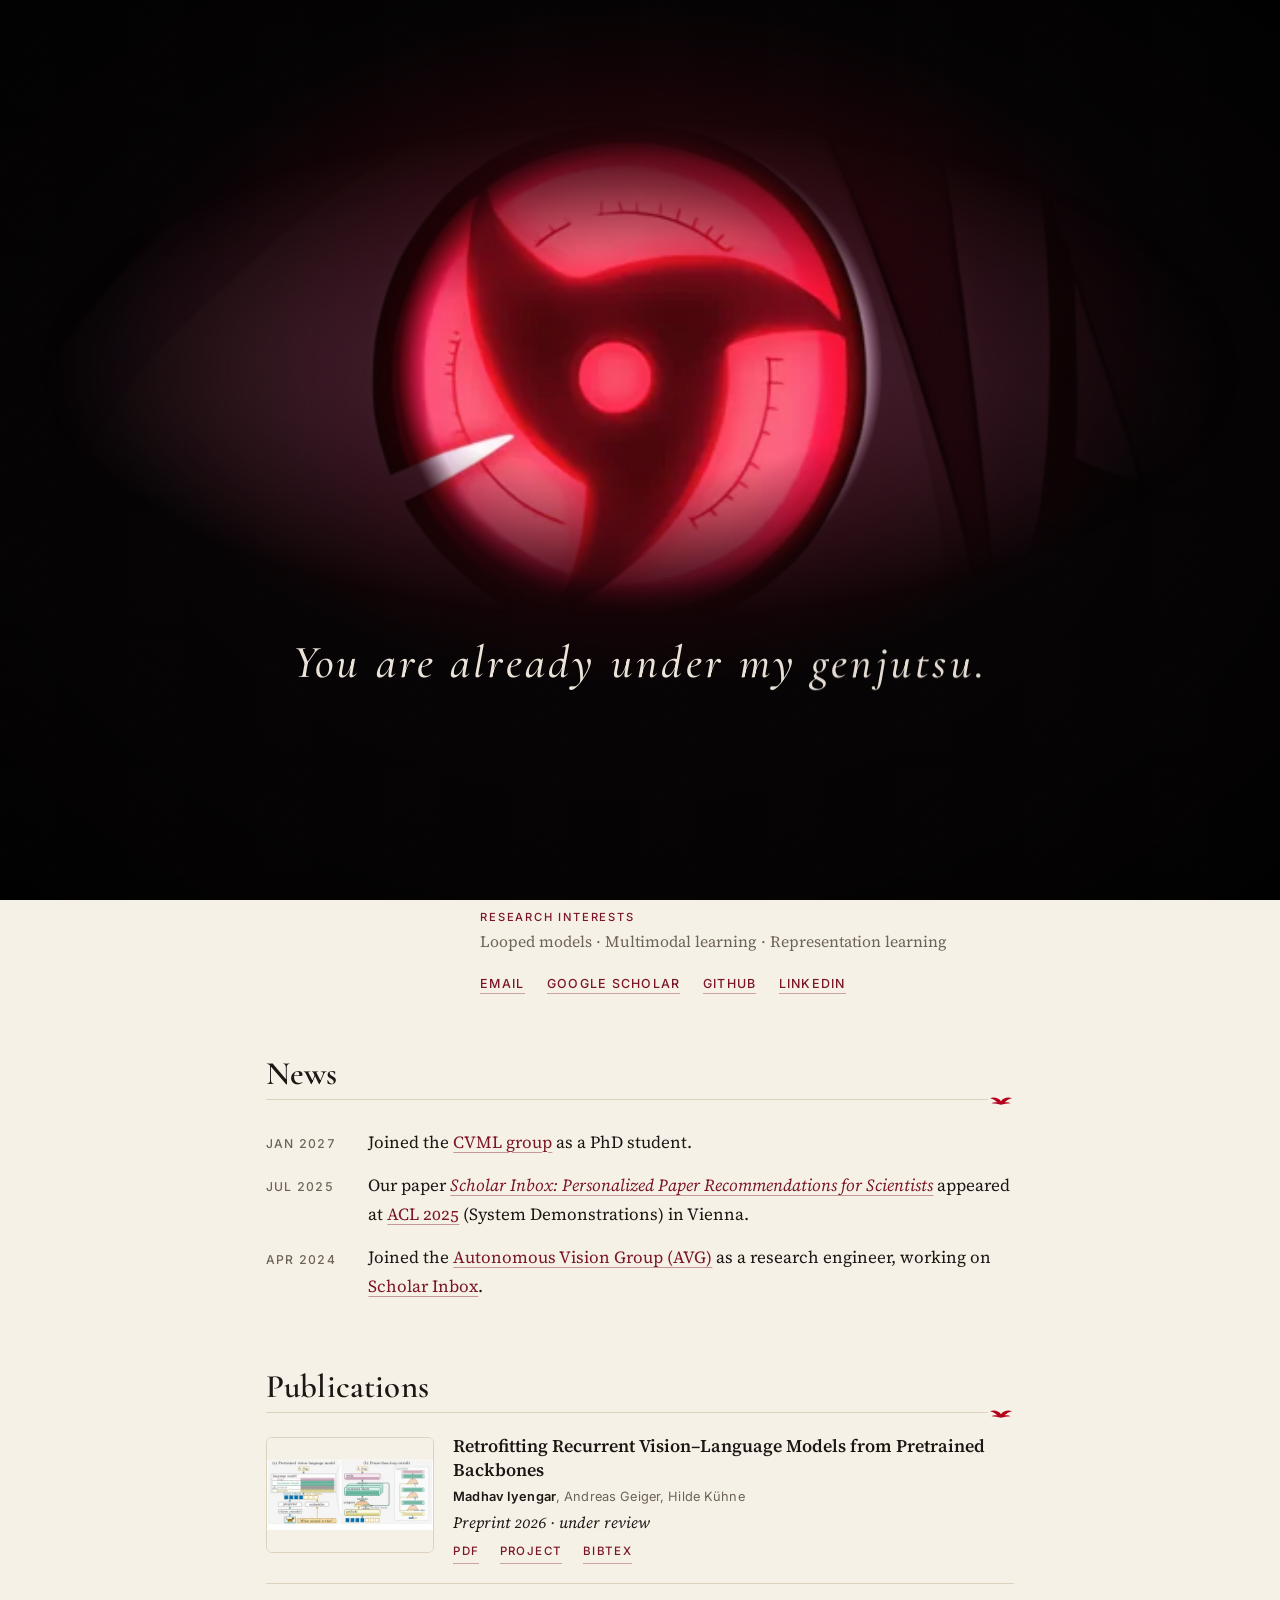
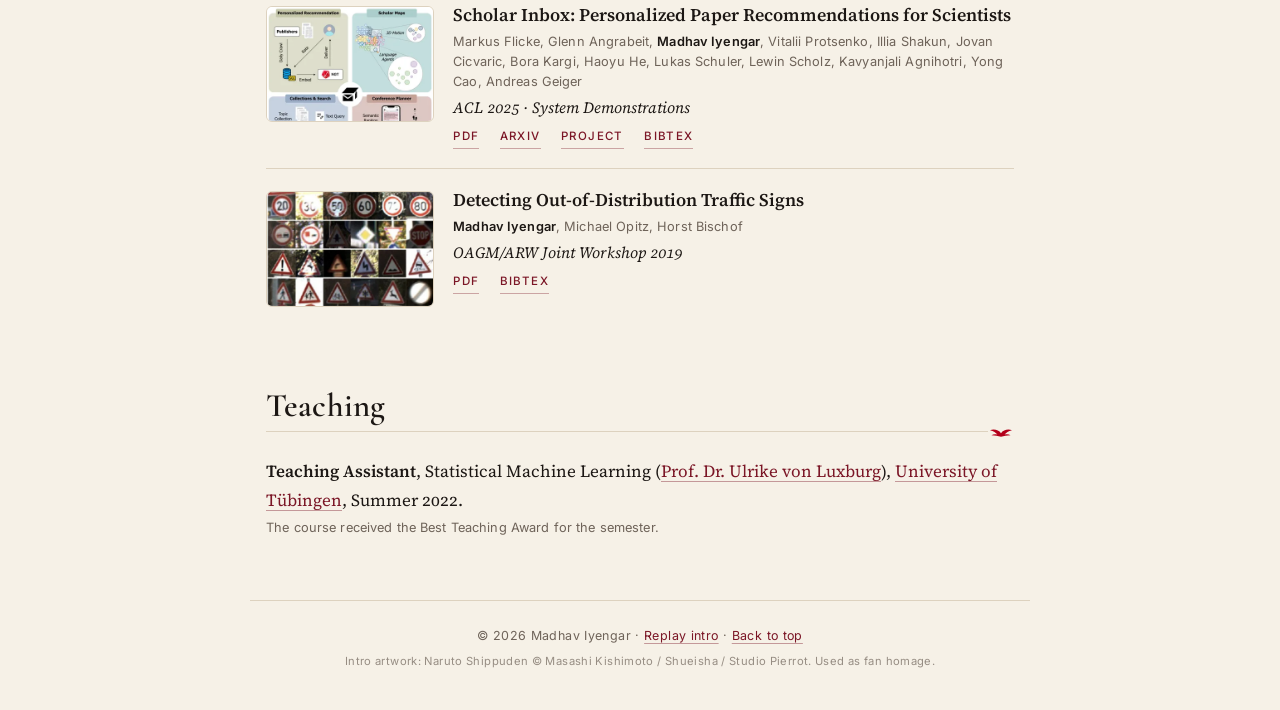
==== index.html @ 15d1438b "Structured data: dateModified as a full ISO 8601 datetime (Search Console) Co-Authored-By: Claude Op" ====
<!DOCTYPE html>
<html lang="en">
<head>
  <meta charset="utf-8">
  <meta name="viewport" content="width=device-width, initial-scale=1">
  <title>Madhav Iyengar | PhD Student, University of Tübingen</title>
  <meta name="description" content="Madhav Iyengar is a PhD student in the Computer Vision and Multimodal Learning group at the University of Tübingen, working on looped models, multimodal learning and representation learning.">
  <meta name="author" content="Madhav Iyengar">
  <meta name="google-site-verification" content="fSUJclRIt6SSLzbLlqw6iklCKTnELWrMKQztUNrKUSI" />
  <meta name="theme-color" content="#f6f1e7">
  <link rel="canonical" href="https://madhavesdios.github.io/">
  <meta property="og:type" content="website">
  <meta property="og:title" content="Madhav Iyengar">
  <meta property="og:description" content="Madhav Iyengar is a PhD student in the Computer Vision and Multimodal Learning group at the University of Tübingen, working on looped models, multimodal learning and representation learning.">
  <meta property="og:url" content="https://madhavesdios.github.io/">
  <meta property="og:image" content="https://madhavesdios.github.io/assets/og-image.jpg">
  <meta property="og:image:width" content="1200">
  <meta property="og:image:height" content="630">
  <meta name="twitter:card" content="summary_large_image">
  <meta name="twitter:image" content="https://madhavesdios.github.io/assets/og-image.jpg">
  <link rel="icon" href="assets/favicon.svg" type="image/svg+xml">
  <link rel="icon" href="assets/favicon-32.png" type="image/png" sizes="32x32">
  <link rel="icon" href="assets/favicon-16.png" type="image/png" sizes="16x16">
  <link rel="apple-touch-icon" href="assets/apple-touch-icon.png">
  <link rel="manifest" href="assets/site.webmanifest">

  <!-- Runs synchronously BEFORE first paint: picks the theme and decides whether the intro plays,
       so the homepage never flashes before the black intro overlay. -->
  <script>
    (function () {
      var d = document.documentElement;
      try {
        d.classList.add('js');
        var theme = null;
        try { theme = localStorage.getItem('theme'); } catch (e) {}
        if (theme !== 'light' && theme !== 'dark') {
          theme = window.matchMedia('(prefers-color-scheme: dark)').matches ? 'dark' : 'light';
        }
        d.setAttribute('data-theme', theme);

        // search-engine crawlers (Googlebot, Bingbot, ...) get the page straight away: same content, no animation
        if (/bot|crawl|spider|slurp|Google-InspectionTool/i.test(navigator.userAgent)) return;
        var forced = /[?&]intro=1(&|$)/.test(location.search); // explicit replay (nav button, footer link, Konami code)
        // Reduced motion only blocks the AUTOMATIC first-visit intro; a visitor who asks for the replay gets it.
        if (!forced && window.matchMedia('(prefers-reduced-motion: reduce)').matches) return;
        if (location.hash && location.hash.length > 1) return; // deep link (e.g. /#publications): no intro
        var seen = false;
        try { seen = !!localStorage.getItem('genjutsu-seen'); } catch (e) {}
        if (forced || !seen) {
          d.classList.add('intro-active');
          // Last-resort safety net, independent of intro.js (off in preview mode: ?intro=1&at=2.5). It must never fire
          // before intro.js's own timers, which start when that script boots (a second or two after this one on a slow
          // network): its hard timeout is loadMax + totalDuration + safetyExtra = 17.8 s (a replay's loadMaxForced: 28.8 s).
          // Keep these two numbers above those, with room for the boot delay.
          if (!/[?&]at=/.test(location.search)) {
            setTimeout(function () { d.classList.remove('intro-active'); }, forced ? 35000 : 22000);
          }
        } else {
          d.classList.add('intro-returning');
        }
      } catch (e) {}
    })();
  </script>

  <link rel="preconnect" href="https://fonts.googleapis.com">
  <link rel="preconnect" href="https://fonts.gstatic.com" crossorigin>
  <link href="https://fonts.googleapis.com/css2?family=Shippori+Mincho:wght@700&text=%E5%B9%BB%E8%A1%93&display=swap" rel="stylesheet">
  <link href="https://fonts.googleapis.com/css2?family=Cormorant+Garamond:ital,wght@0,500;0,600;0,700;1,500&family=Inter:wght@400;500;600&family=Source+Serif+4:ital,opsz,wght@0,8..60,400;0,8..60,600;1,8..60,400&display=swap" rel="stylesheet">
  <link rel="stylesheet" href="css/style.css?v=2026-10-14g">

  <script type="application/ld+json">
{
    "@context": "https://schema.org",
    "@type": "ProfilePage",
    "url": "https://madhavesdios.github.io/",
    "name": "Madhav Iyengar",
    "dateModified": "2026-10-15T10:00:00+02:00",
    "mainEntity": {
      "@type": "Person",
      "@id": "https://madhavesdios.github.io/#person",
      "name": "Madhav Iyengar",
      "givenName": "Madhav",
      "familyName": "Iyengar",
      "url": "https://madhavesdios.github.io/",
      "image": "https://madhavesdios.github.io/assets/photo.jpg",
      "jobTitle": "PhD Student",
      "description": "PhD student in the Computer Vision and Multimodal Learning (CVML) group at the University of Tübingen and the Tübingen AI Center, working on looped models, multimodal learning and representation learning.",
      "affiliation": [
        {
          "@type": "CollegeOrUniversity",
          "name": "University of Tübingen",
          "url": "https://uni-tuebingen.de/en/"
        },
        {
          "@type": "ResearchOrganization",
          "name": "Tübingen AI Center",
          "url": "https://tuebingen.ai/"
        },
        {
          "@type": "ResearchOrganization",
          "name": "Computer Vision and Multimodal Learning (CVML) group",
          "url": "https://cvml.tuebingen.ai/"
        }
      ],
      "alumniOf": {
        "@type": "CollegeOrUniversity",
        "name": "University of Tübingen",
        "url": "https://uni-tuebingen.de/en/"
      },
      "knowsAbout": [
        "Looped models",
        "Multimodal learning",
        "Representation learning",
        "Machine learning",
        "Computer vision"
      ],
      "sameAs": [
        "https://scholar.google.com/citations?user=Att71I0AAAAJ",
        "https://github.com/MadhavEsDios",
        "https://www.linkedin.com/in/madhav-iyengar-012398135"
      ]
    }
  }
  </script>
</head>
<body>

  <!-- Intro overlay: hidden unless <html> has class "intro-active". Content is built by js/intro.js -->
  <div id="intro" class="intro-overlay" role="dialog" aria-label="Introduction animation">
    <button type="button" class="intro-skip" aria-label="Skip intro">Skip intro</button>
  </div>

  <header class="site-nav" id="top">
    <nav class="nav-inner" aria-label="Main">
      <a class="brand" href="#about">Madhav Iyengar</a>
      <button class="nav-toggle" type="button" aria-expanded="false" aria-controls="nav-links" aria-label="Menu">
        <span></span><span></span><span></span>
      </button>
      <ul class="nav-links" id="nav-links">
        <li><a href="#about">About</a></li>
        <li><a href="#news">News</a></li>
        <li><a href="#publications">Publications</a></li>
        <li><a href="#teaching">Teaching</a></li>
      </ul>
      <a class="replay-btn" id="replay-nav" href="?intro=1" title="Replay the intro" aria-label="Replay the intro">
        <svg viewBox="-32 -32 64 64" width="18" height="18" aria-hidden="true"><circle r="28.5" fill="none" stroke="currentColor" stroke-width="3.5"/><g fill="currentColor"><circle r="5.5"/><g id="rt"><circle cy="-15" r="4.2"/><path d="M-4.2-15C-4.2-21 2.5-24.5 8-20.5 3.5-21 1.2-18 4.2-15Z"/></g><use href="#rt" transform="rotate(120)"/><use href="#rt" transform="rotate(240)"/></g></svg>
      </a>
      <button class="theme-toggle" id="theme-toggle" type="button" title="Tsukuyomi" aria-label="Toggle Tsukuyomi (dark) theme" aria-pressed="false">
        <svg viewBox="0 0 24 24" width="18" height="18" aria-hidden="true"><path fill="currentColor" d="M20 14.5A8.5 8.5 0 0 1 9.5 4 8.5 8.5 0 1 0 20 14.5z"/></svg>
      </button>
    </nav>
  </header>

  <!-- Full-bleed hero banner (assets/intro/web/hero.webp). To change the picture, replace that file (and web-sm/hero.webp). -->
  <!-- Hero banner. Light theme: the picture(s) listed in data-sun-images (one picture = no loop; with two, a slow loop; data-pos-sun-list = their object-positions:
       data-hold seconds each, data-fade seconds crossfade; no loop with reduced motion). Dark "Tsukuyomi" theme: the throne
       (assets/intro/web/hero-throne.webp). data-pos-sun / data-pos-night = object-position of each.
       Optional red glow over the sun picture's eyes: data-glow="on" plus
       data-eye-left / data-eye-right ("x,y" as fractions of the first picture). -->
  <header class="hero-banner" data-glow="off" data-eye-left="0.453,0.197" data-eye-right="0.554,0.207" data-pos-sun="50% 18%" data-pos-sun-list="50% 18%" data-pos-night="50% 75%"
          data-sun-images="assets/intro/web/hero-sun.webp" data-hold="7" data-fade="2.5">
    <div class="hero-media"><div class="hero-imgs">
      <img class="hero-img hero-img-night" alt="" width="2560" height="1440" decoding="async">
    </div></div>
    <div class="hero-shade"></div>
    <div class="hero-title">
      <h1>Madhav Iyengar</h1>
      <p>PhD Student &middot; University of Tübingen</p>
    </div>
  </header>
  <script>
    (function () {
      var b = document.querySelector('.hero-banner'), box = b.querySelector('.hero-imgs'), night = b.querySelector('.hero-img-night');
      var dark = document.documentElement.getAttribute('data-theme') === 'dark';
      var small = Math.max(innerWidth, innerHeight) * Math.min(window.devicePixelRatio || 1, 2) < 1500;
      var dir = small ? 'web-sm/' : 'web/';
      var V = '?v=2026-10-09e'; // bump when banner images change, so browsers don't show cached old ones
      var list = b.getAttribute('data-sun-images').split(',');
      var suns = list.map(function (src, i) { // light-theme pictures; the first one is the main image
        var im = document.createElement('img');
        im.className = 'hero-img hero-img-sun' + (i === 0 ? ' is-on' : ''); im.alt = ''; im.decoding = 'async';
        im.width = 2560; im.height = 1440; im.setAttribute('data-src', src.trim().replace('/web/', '/' + dir));
        if (i === 0 && !small && innerWidth * Math.min(window.devicePixelRatio || 1, 2) > 2600) { // big / Retina: 3840px version, else the 2560 one
          var orig = src.trim(); im.setAttribute('data-src', orig.replace('.webp', '-3840.webp'));
          im._fb = orig + V;
        }
        im.onerror = function () { if (im._fb) { var fb = im._fb; im._fb = null; im.src = fb; return; } im.parentNode && im.parentNode.removeChild(im); var f = box.querySelector('.hero-img-sun'); if (f && !box.querySelector('.hero-img-sun.is-on')) f.classList.add('is-on'); };
        var pl = (b.getAttribute('data-pos-sun-list') || '').split(',')[i]; if (pl) im.style.objectPosition = pl.trim();
        box.insertBefore(im, night); return im;
      });
      function loadSun(i) { var im = suns[i]; if (im && !im.src) im.src = im.getAttribute('data-src') + V; }
      function loadNight() { // hero-throne.webp (3840px version on big / Retina screens, falls back to 2560)
        var big = !small && innerWidth * Math.min(window.devicePixelRatio || 1, 2) > 2600;
        if (big) night.onerror = function () { night.onerror = null; night.src = 'assets/intro/web/hero-throne.webp' + V; };
        night.src = 'assets/intro/' + (big ? 'web/hero-throne-3840.webp' : dir + 'hero-throne.webp') + V;
      }
      if (dark) { loadNight(); } else { loadSun(0); }
      function later() { setTimeout(function () { if (dark) loadSun(0); else loadNight(); suns.forEach(function (_, i) { loadSun(i); }); }, 0); }
      if (document.readyState === 'complete') later(); else addEventListener('load', later);
    })();
  </script>

  <main>
    <!-- ================= ABOUT ================= -->
    <section id="about" class="hero">
      <img class="photo" src="assets/photo.jpg?v=4" alt="Photo of Madhav Iyengar" width="600" height="800"
           onerror="this.replaceWith(Object.assign(document.createElement('div'),{className:'photo photo-ph',textContent:'Photo',ariaLabel:'Photo placeholder'}))">
      <div class="hero-text">
        <p>
          I am a PhD student in the <a href="https://cvml.tuebingen.ai/">Computer Vision and Multimodal Learning (CVML) group</a>
          at the <a href="https://uni-tuebingen.de/en/">University of Tübingen</a> and the <a href="https://tuebingen.ai/">Tübingen AI Center</a>, advised by
          <a href="https://hildekuehne.github.io/">Prof. Dr. Hilde Kuehne</a> and co-supervised by
          <a href="https://www.cvlibs.net/">Prof. Dr. Andreas Geiger</a>. I am also part of the fabulous
          <a href="https://www.scholar-inbox.com/">Scholar Inbox</a> project, where I now serve as an advisor.
        </p>
        <p>
          Previously, I was a research engineer in the
          <a href="https://uni-tuebingen.de/en/fakultaeten/mathematisch-naturwissenschaftliche-fakultaet/fachbereiche/informatik/lehrstuehle/autonomous-vision/home/">Autonomous Vision Group (AVG)</a>,
          working on <a href="https://www.scholar-inbox.com/">Scholar Inbox</a>. I hold an
          <a href="https://uni-tuebingen.de/en/study/finding-a-course/degree-programs-available/detail/course/machine-learning-master/">M.Sc. in Machine Learning</a>
          from the University of Tübingen.
        </p>
        <p class="interests"><span class="label">Research interests</span> Looped models &middot; Multimodal learning &middot; Representation learning</p>
        <ul class="links">
          <li><a href="mailto:thealmightylion.madhav@gmail.com">Email</a></li>
          <li><a href="https://scholar.google.com/citations?user=Att71I0AAAAJ&amp;hl=en">Google Scholar</a></li>
          <li><a href="https://github.com/MadhavEsDios">GitHub</a></li>
          <li><a href="https://www.linkedin.com/in/madhav-iyengar-012398135">LinkedIn</a></li>
        </ul>
      </div>
    </section>

    <!-- ================= NEWS ================= -->
    <section id="news">
      <h2>News</h2>
      <ul class="news">
        <!-- Add new items at the TOP -->
        <li><time datetime="2027-01">Jan 2027</time> <span>Joined the <a href="https://cvml.tuebingen.ai/">CVML group</a> as a PhD student.</span></li>
        <li><time datetime="2025-07">Jul 2025</time> <span>Our paper <a href="https://aclanthology.org/2025.acl-demo.30/"><em>Scholar Inbox: Personalized Paper Recommendations for Scientists</em></a> appeared at <a href="https://2025.aclweb.org/">ACL 2025</a> (System Demonstrations) in Vienna.</span></li>
        <li><time datetime="2024-04">Apr 2024</time> <span>Joined the <a href="https://uni-tuebingen.de/en/fakultaeten/mathematisch-naturwissenschaftliche-fakultaet/fachbereiche/informatik/lehrstuehle/autonomous-vision/home/">Autonomous Vision Group (AVG)</a> as a research engineer, working on <a href="https://www.scholar-inbox.com/">Scholar Inbox</a>.</span></li>
      </ul>
    </section>

    <!-- ================= PUBLICATIONS ================= -->
    <section id="publications">
      <h2>Publications</h2>
      <!--
        HOW TO ADD A PUBLICATION: edit publications.bib and run  python3 scripts/build_publications.py
        (it rewrites everything between the PUBLICATIONS:START / END markers below; do not edit that block by hand).
      -->
      <div class="pubs">
        <!-- PUBLICATIONS:START -->

        <article class="pub">
          <img class="thumb" src="assets/pubs/recurrent-vlms.webp" alt="" width="168" height="116" loading="lazy">
          <div class="pub-body">
            <h3>Retrofitting Recurrent Vision–Language Models from Pretrained Backbones</h3>
            <p class="authors"><strong>Madhav Iyengar</strong>, Andreas Geiger, Hilde Kühne</p>
            <p class="venue"><em>Preprint 2026 · under review</em></p>
            <div class="pub-links">
              <a href="recurrent-vlms/iyengar2026retrofitting.pdf">PDF</a> <a href="recurrent-vlms/">Project</a>
              <details class="bibtex"><summary>BibTeX</summary>
<pre>@article{iyengar2026retrofitting,
  title   = {Retrofitting Recurrent Vision--Language Models from Pretrained Backbones},
  author  = {Iyengar, Madhav and Geiger, Andreas and K{\&quot;u}hne, Hilde},
  journal = {arXiv preprint},
  year    = {2026}
}</pre></details>
            </div>
          </div>
        </article>

        <article class="pub">
          <img class="thumb" src="assets/pubs/scholar-inbox.webp" alt="" width="168" height="116" loading="lazy">
          <div class="pub-body">
            <h3>Scholar Inbox: Personalized Paper Recommendations for Scientists</h3>
            <p class="authors">Markus Flicke, Glenn Angrabeit, <strong>Madhav Iyengar</strong>, Vitalii Protsenko, Illia Shakun, Jovan Cicvaric, Bora Kargi, Haoyu He, Lukas Schuler, Lewin Scholz, Kavyanjali Agnihotri, Yong Cao, Andreas Geiger</p>
            <p class="venue"><em>ACL 2025 · System Demonstrations</em></p>
            <div class="pub-links">
              <a href="https://aclanthology.org/2025.acl-demo.30.pdf">PDF</a> <a href="https://arxiv.org/abs/2504.08385">arXiv</a> <a href="https://www.scholar-inbox.com/">Project</a>
              <details class="bibtex"><summary>BibTeX</summary>
<pre>@inproceedings{flicke2025scholar,
  title     = {Scholar Inbox: Personalized Paper Recommendations for Scientists},
  author    = {Flicke, Markus and Angrabeit, Glenn and Iyengar, Madhav and Protsenko, Vitalii and Shakun, Illia and Cicvaric, Jovan and Kargi, Bora and He, Haoyu and Schuler, Lukas and Scholz, Lewin and Agnihotri, Kavyanjali and Cao, Yong and Geiger, Andreas},
  booktitle = {Proceedings of the 63rd Annual Meeting of the Association for Computational Linguistics (Volume 3: System Demonstrations)},
  pages     = {307--317},
  year      = {2025},
  address   = {Vienna, Austria},
  publisher = {Association for Computational Linguistics},
  doi       = {10.18653/v1/2025.acl-demo.30},
  url       = {https://aclanthology.org/2025.acl-demo.30/}
}</pre></details>
            </div>
          </div>
        </article>

        <article class="pub">
          <img class="thumb" src="assets/pubs/ood-traffic-signs.webp" alt="" width="168" height="116" loading="lazy">
          <div class="pub-body">
            <h3>Detecting Out-of-Distribution Traffic Signs</h3>
            <p class="authors"><strong>Madhav Iyengar</strong>, Michael Opitz, Horst Bischof</p>
            <p class="venue"><em>OAGM/ARW Joint Workshop 2019</em></p>
            <div class="pub-links">
              <a href="https://workshops.aapr.at/wp-content/uploads/2019/05/ARW-OAGM19_40.pdf">PDF</a>
              <details class="bibtex"><summary>BibTeX</summary>
<pre>@inproceedings{iyengar2019detecting,
  title     = {Detecting Out-of-Distribution Traffic Signs},
  author    = {Iyengar, Madhav and Opitz, Michael and Bischof, Horst},
  booktitle = {Proceedings of the Joint Austrian Computer Vision and Robotics Workshop (ARW \&amp; OAGM)},
  year      = {2019}
}</pre></details>
            </div>
          </div>
        </article>

        <!-- PUBLICATIONS:END -->
      </div>
    </section>

    <!-- ================= TEACHING ================= -->
    <section id="teaching">
      <h2>Teaching</h2>
      <ul class="plain">
        <li><strong>Teaching Assistant</strong>, Statistical Machine Learning (<a href="https://www.tml.cs.uni-tuebingen.de/">Prof. Dr. Ulrike von Luxburg</a>), <a href="https://uni-tuebingen.de/en/">University of Tübingen</a>, Summer 2022.
          <span class="note">The course received the Best Teaching Award for the semester.</span></li>
      </ul>
    </section>
  </main>

  <footer class="site-footer">
    <p>&copy; <span id="year">2025</span> Madhav Iyengar &middot; <a href="?intro=1" id="replay-intro">Replay intro</a> &middot; <a href="#top">Back to top</a></p>
    <p class="credit">Intro artwork: Naruto Shippuden &copy; Masashi Kishimoto / Shueisha / Studio Pierrot. Used as fan homage.</p>
  </footer>

  <script src="js/main.js?v=2026-10-14g" defer></script>
  <script src="js/intro.js?v=2026-10-14g" defer></script>
</body>
</html>
---- css/style.css ----
/* ===== Theme colours (edit here) ===== */
:root, [data-theme="light"] {
  --bg: #f6f1e7;          /* warm ivory */
  --bg-alt: #ede5d6;
  --text: #1c1714;
  --muted: #6e6359;
  --accent: #7b1626;      /* oxblood */
  --border: #ddd2bf;
  --nav-bg: rgba(246, 241, 231, .9);
  --font-display: "Cormorant Garamond", Georgia, "Times New Roman", serif;
  --font-serif: "Source Serif 4", "Source Serif Pro", Georgia, "Times New Roman", serif;
  --font-sans: "Inter", system-ui, -apple-system, "Segoe UI", sans-serif;
  --maxw: 780px;
}
/* Dark theme, "Tsukuyomi" */
[data-theme="dark"] {
  --bg: #0d0a0b;
  --bg-alt: #161112;
  --text: #e6dfda;
  --muted: #9d938d;
  --accent: #cf3a4c;
  --border: #2a2123;
  --nav-bg: rgba(13, 10, 11, .88);
}

*, *::before, *::after { box-sizing: border-box; }
html { scroll-padding-top: 72px; -webkit-text-size-adjust: 100%; }
html.intro-active { overflow: hidden; }
/* very faint paper grain (the same noise tile as the intro; set by js/main.js) */
body::before { content: ""; position: fixed; inset: 0; z-index: -1; pointer-events: none; opacity: .04; mix-blend-mode: multiply; background-size: 128px 128px; background-image: var(--grain, none); }
[data-theme="dark"] body::before { opacity: .03; mix-blend-mode: overlay; }
body {
  margin: 0; background: var(--bg); color: var(--text);
  font-family: var(--font-serif); font-size: 17px; line-height: 1.7; font-optical-sizing: auto; font-variant-numeric: oldstyle-nums; font-feature-settings: "kern", "liga", "onum";
  -webkit-font-smoothing: antialiased;
  transition: background .3s, color .3s; overflow-x: hidden;
}
main, .nav-inner, .site-footer { max-width: var(--maxw); margin: 0 auto; padding-left: 16px; padding-right: 16px; }
h1, h2, h3 { font-family: var(--font-display); line-height: 1.2; margin: 0 0 .5rem; font-weight: 600; }
h1 { font-size: clamp(2.2rem, 7vw, 3.1rem); }
h2 { font-size: 2.05rem; font-weight: 600; letter-spacing: .005em; padding-bottom: .35rem; border-bottom: 1px solid var(--border); margin-bottom: 1.3rem; position: relative; }
/* tiny crow motif at the end of each section rule */
/* tiny crow ornament at the end of each section rule (a real element, inserted by js/main.js; clickable easter egg) */
.crow-orn { position: absolute; right: 0; bottom: -9px; width: 26px; height: 13px; background-color: var(--bg); cursor: inherit;
  background-image: url("data:image/svg+xml,%3Csvg xmlns='http://www.w3.org/2000/svg' viewBox='0 0 60 30'%3E%3Cpath fill='%23b3001b' d='M30 14C24 6 12 2 0 6c10 2 16 6 20 12-6-2-12-1-16 2 10 0 18 2 26 4 8-2 16-4 26-4-4-3-10-4-16-2 4-6 10-10 20-12C48 2 36 6 30 14z'/%3E%3C/svg%3E");
  background-size: 22px 11px; background-repeat: no-repeat; background-position: center; will-change: transform; }
h3 { font-size: 1.25rem; }
strong { font-weight: 600; }
p { margin: 0 0 .8rem; }
section { padding: 3.2rem 0 .5rem; }
a { color: var(--accent); text-decoration: underline; text-decoration-thickness: 1px; text-decoration-color: color-mix(in srgb, var(--accent) 40%, transparent); text-underline-offset: .22em; transition: text-decoration-color .2s, text-decoration-thickness .2s, color .2s; }
a:hover { text-decoration-color: var(--accent); text-decoration-thickness: 2px; color: color-mix(in srgb, var(--accent) 80%, var(--text)); }
:focus-visible { outline: 2px solid var(--accent); outline-offset: 2px; }
ul { padding: 0; margin: 0; list-style: none; }

/* ===== Nav ===== */
.site-nav { position: sticky; top: 0; z-index: 50; background: var(--nav-bg); backdrop-filter: blur(8px); -webkit-backdrop-filter: blur(8px); border-bottom: 1px solid var(--border); }
.nav-inner { display: flex; align-items: center; gap: 1rem; min-height: 56px; position: relative; }
.brand { font-family: var(--font-display); font-size: 1.4rem; font-weight: 700; color: var(--text); text-decoration: none; margin-right: auto; }
.nav-links { display: flex; gap: .3rem; }
.nav-links a { position: relative; display: block; padding: .35rem .6rem; color: var(--text); text-decoration: none; font-family: var(--font-sans); font-size: .8rem; font-weight: 500; letter-spacing: .06em; text-transform: uppercase; }
.nav-links a:hover, .nav-links a.active { color: var(--accent); }
.nav-links a.active { box-shadow: inset 0 -2px 0 var(--accent); }
/* crow flourish: a tiny crow lifts off on hover */
.nav-links a::before {
  content: ""; position: absolute; left: 50%; top: -4px; width: 16px; height: 8px; margin-left: -8px; opacity: 0; pointer-events: none;
  background: url("data:image/svg+xml,%3Csvg xmlns='http://www.w3.org/2000/svg' viewBox='0 0 60 30'%3E%3Cpath fill='%23b3001b' d='M30 14C24 6 12 2 0 6c10 2 16 6 20 12-6-2-12-1-16 2 10 0 18 2 26 4 8-2 16-4 26-4-4-3-10-4-16-2 4-6 10-10 20-12C48 2 36 6 30 14z'/%3E%3C/svg%3E") center/contain no-repeat;
}
.nav-links a:hover::before { animation: crow-off .7s ease-out; }
@keyframes crow-off { 0% { opacity: 0; transform: translate(0, 6px) scale(.6); } 25% { opacity: 1; } 100% { opacity: 0; transform: translate(14px, -16px) scale(1) rotate(-12deg); } }
.theme-toggle, .nav-toggle, .replay-btn { background: none; border: 1px solid var(--border); color: var(--text); border-radius: 6px; width: 36px; height: 36px; cursor: pointer; display: grid; place-items: center; padding: 0; }
.theme-toggle:hover, .nav-toggle:hover { color: var(--accent); border-color: var(--accent); }
/* replay-the-intro button: a small Sharingan that turns on hover */
.replay-btn { color: var(--text); text-decoration: none; }
.replay-btn:hover { color: var(--accent); border-color: var(--accent); }
.replay-btn svg { transition: transform .9s cubic-bezier(.2,.7,.2,1); }
.replay-btn:hover svg, .replay-btn:focus-visible svg { transform: rotate(240deg); }
@media (prefers-reduced-motion: reduce) { .replay-btn svg { transition: none; } }
.nav-toggle { display: none; flex-direction: column; align-items: center; justify-content: center; gap: 4px; }
.nav-toggle span { display: block; width: 16px; height: 2px; background: currentColor; }

@media (max-width: 680px) {
  .nav-toggle { display: flex; }
  .js .nav-links { display: none; position: absolute; top: 56px; left: 0; right: 0; flex-direction: column; gap: 0; background: var(--bg); border-bottom: 1px solid var(--border); padding: .5rem 16px; }
  .js .nav-links.open { display: flex; }
  .nav-links a { padding: .7rem 0; }
  .nav-links a.active { box-shadow: none; } /* the full-width underline is too heavy in the dropdown; the accent colour is enough */
  .nav-links { flex-wrap: wrap; } /* without JS: links simply wrap */
  html:not(.js) .nav-inner { flex-wrap: wrap; }
  /* phones: one row, always. The name may shrink a little; the three controls become light round icons
     grouped on the right (Sharingan replay, theme, then the menu at the far edge) */
  .js .nav-inner { flex-wrap: nowrap; gap: .15rem; }
  .brand { min-width: 0; font-size: clamp(1.12rem, 5.6vw, 1.4rem); white-space: nowrap; overflow: hidden; text-overflow: ellipsis; margin-right: auto; padding-right: .4rem; }
  .theme-toggle, .nav-toggle, .replay-btn { flex: none; width: 40px; height: 40px; border: 0; border-radius: 50%; -webkit-tap-highlight-color: transparent; transition: background-color .2s, color .2s; }
  .theme-toggle:hover, .nav-toggle:hover, .replay-btn:hover, .theme-toggle:active, .nav-toggle:active, .replay-btn:active,
  .nav-toggle[aria-expanded="true"] { color: var(--accent); background: color-mix(in srgb, var(--accent) 9%, transparent); }
  .replay-btn { order: 1; } .theme-toggle { order: 2; } .nav-toggle { order: 3; margin-right: -6px; }
  .theme-toggle svg, .replay-btn svg { width: 19px; height: 19px; }
  .nav-toggle span { width: 18px; height: 1.5px; border-radius: 1px; }
}
@media (max-width: 340px) { .theme-toggle, .nav-toggle, .replay-btn { width: 34px; } .js .nav-inner { gap: 0; } } /* very narrow phones: more room for the name */

/* ===== Hero banner (full-bleed picture with the name over its lower part; one layout for both themes, only colours differ) ===== */
.hero-banner { position: relative; height: clamp(300px, 58vh, 620px); overflow: hidden; background: #0a0506; }
.hero-media { position: absolute; inset: 0; transform-origin: 50% 45%; animation: hero-drift 20s ease-in-out infinite alternate; }
.hero-imgs { position: absolute; inset: 0; transform-origin: 50% 45%; }
.hero-img { position: absolute; inset: 0; width: 100%; height: 100%; object-fit: cover; transition: opacity .6s ease; }
.hero-img-sun { object-position: var(--pos-sun, 50% 40%); opacity: 0; transition: opacity var(--sun-fade, 2s) ease-in-out; }
.hero-img-sun.is-on { opacity: 1; }
.hero-img-night { object-position: var(--pos-night, 50% 50%); opacity: 0; filter: brightness(1.15) contrast(1.05); } /* gentle lift: the picture is very dark */
[data-theme="dark"] .hero-img-sun, [data-theme="dark"] .hero-img-sun.is-on { opacity: 0; }
[data-theme="dark"] .hero-img-night { opacity: 1; }
[data-theme="dark"] .hero-glow { display: none; }
/* red glow over the sun picture's eyes (positions and size set by js/main.js); a very slow, subtle pulse */
.hero-glow { position: absolute; border-radius: 50%; pointer-events: none; transform: translate(-50%, -50%);
  background: radial-gradient(circle, #ff2a2a 0%, rgba(255, 42, 42, .75) 18%, rgba(200, 0, 20, .28) 45%, rgba(200, 0, 20, 0) 70%);
  animation: hero-glow-pulse 3s ease-in-out infinite alternate; }
@keyframes hero-glow-pulse { from { opacity: .55; } to { opacity: .9; } }
@keyframes hero-drift { to { transform: scale(1.04); } }
/* the bottom of the picture melts into the page colour (light: parchment, dark: near-black) */
.hero-shade { position: absolute; inset: 0; background: linear-gradient(to bottom, transparent 0%, transparent 38%, rgba(246,241,231,.5) 60%, rgba(246,241,231,.9) 80%, #f6f1e7 96%); }
[data-theme="dark"] .hero-shade { background: linear-gradient(to bottom, rgba(13,10,11,.25) 0%, rgba(13,10,11,.55) 60%, var(--bg) 100%); }
/* the name: same place in both themes (centred; right-aligned on wide screens); light = dark ink with an ivory glow, dark = white */
.hero-title { position: absolute; left: 0; right: 0; bottom: clamp(1rem, 3vh, 1.8rem); text-align: center; color: #1c1714; padding: 0 16px; }
.hero-title h1 { font-family: var(--font-display); font-size: clamp(2.6rem, 7.4vw, 4.4rem); font-weight: 600; letter-spacing: .01em; margin: 0 0 .4rem; color: #1c1714; text-shadow: 0 0 18px rgba(246,241,231,.9), 0 0 4px rgba(246,241,231,.9); }
.hero-title p { margin: 0; font-family: var(--font-sans); font-size: .74rem; font-weight: 500; letter-spacing: .32em; text-transform: uppercase; color: #5a4f46; text-shadow: 0 0 18px rgba(246,241,231,.9), 0 0 4px rgba(246,241,231,.9); }
[data-theme="dark"] .hero-title { color: #fff; }
[data-theme="dark"] .hero-title h1 { color: #fff; text-shadow: 0 2px 16px rgba(0,0,0,.4); }
[data-theme="dark"] .hero-title p { color: rgba(255,255,255,.88); text-shadow: 0 1px 12px rgba(0,0,0,.7); }
/* >=900px: taller banner so Itachi's whole seated pose shows; the drift keeps the feet in view */
@media (min-width: 900px) {
  /* the first screen = banner + full photo + start of the bio: the banner takes what is left of the window
     after the nav (57px), the photo (--photo-h) and the gaps above and below it (44px) */
  :root { --photo-h: clamp(200px, 27svh, 266px); }
  .hero-banner { height: clamp(380px, calc(100vh - 57px - var(--photo-h) - 44px), 800px); height: clamp(380px, calc(100svh - 57px - var(--photo-h) - 44px), 800px); }
  #about.hero { padding-top: 20px; }
  .hero-media, .hero-imgs { transform-origin: 50% 92%; }
}
/* >=1100px: the name goes to the right of the picture's centre figure (picture scales with width, so hug the right edge rather than the column) */
@media (min-width: 1100px) {
  .hero-title { bottom: clamp(1.6rem, 6vh, 3.6rem); text-align: right; padding: 0 clamp(24px, 4vw, 80px); }
  .hero-title h1 { font-size: clamp(2.6rem, 4.4vw, 4.4rem); text-shadow: 0 0 18px rgba(246,241,231,.9), 0 0 4px rgba(246,241,231,.9), 0 0 44px rgba(246,241,231,.75); } /* wider ivory halo over the statue */
  .hero-title p { letter-spacing: .22em; }
  [data-theme="dark"] .hero-title h1 { text-shadow: 0 2px 16px rgba(0,0,0,.7), 0 0 40px rgba(0,0,0,.6); }
}
@media (prefers-reduced-motion: reduce) { .hero-media, .hero-glow { animation: none; } }

/* ===== Hero ===== */
.hero { display: flex; gap: 2rem; align-items: flex-start; padding-top: 0; }
.photo { width: 200px; height: 266px; border-radius: 14px; object-fit: cover; flex: none; border: 4px solid var(--bg); box-shadow: 0 0 0 2px var(--accent), 0 0 18px color-mix(in srgb, var(--accent) 25%, transparent); position: relative; z-index: 3; }
#about { scroll-margin-top: 40px; }
@media (min-width: 900px) { .photo { height: var(--photo-h); width: calc(var(--photo-h) * .75); } } /* scales with the window height (see the banner) */
.photo-ph { display: grid; place-items: center; background: var(--bg-alt); color: var(--muted); font-size: .9rem; }
.hero-text p { margin-bottom: .95rem; }
.hero-text p:first-child { margin-top: -.4rem; } /* first line's cap height lines up with the top of the photo */
.interests { margin-top: 1.2rem; padding-top: .9rem; border-top: 1px solid var(--border); font-size: .98rem; color: var(--muted); }
.interests .label, .note { font-family: var(--font-sans); }
.interests .label { display: block; font-size: .7rem; font-weight: 500; letter-spacing: .16em; text-transform: uppercase; margin-bottom: .15rem; color: var(--accent); font-variant-caps: normal; }
.links { display: flex; flex-wrap: wrap; gap: .3rem 1.4rem; margin-top: 1.1rem; font-family: var(--font-sans); font-size: .78rem; font-weight: 500; letter-spacing: .1em; text-transform: uppercase; }
.links a { text-decoration: none; padding-bottom: 2px; border-bottom: 1px solid color-mix(in srgb, var(--accent) 35%, transparent); }
.links a:hover { border-bottom-color: var(--accent); }
@media (max-width: 600px) { .hero { flex-direction: column; align-items: center; text-align: center; } .links { justify-content: center; } .photo { width: 150px; height: 200px; } .hero-text p:first-child { margin-top: 0; } }

/* ===== News ===== */
.news li { display: flex; gap: 1.2rem; padding: .45rem 0; }
.news time { flex: none; width: 5.2rem; color: var(--muted); font-family: var(--font-sans); font-size: .76rem; font-weight: 500; letter-spacing: .1em; text-transform: uppercase; font-variant-numeric: tabular-nums lining-nums; font-feature-settings: "tnum", "lnum"; padding-top: .42rem; }
@media (max-width: 480px) { .news li { flex-direction: column; gap: 0; } .news time { padding-top: 0; } }

/* ===== Publications ===== */
.pub { display: flex; gap: 1.2rem; padding: 1.2rem 0; border-bottom: 1px solid var(--border); }
.pub:first-child { padding-top: 0; }
.pub:last-child { border-bottom: 0; }
.thumb { flex: none; width: 168px; height: 116px; border-radius: 6px; object-fit: cover; border: 1px solid var(--border); background: var(--bg-alt); margin-top: .2rem; }
.pub-body { min-width: 0; }
.pub h3 { font-family: var(--font-serif); font-size: 1.12rem; font-weight: 600; line-height: 1.35; margin-bottom: .3rem; font-feature-settings: "kern", "liga"; }
.authors { margin: 0 0 .2rem; font-family: var(--font-sans); font-size: .8rem; line-height: 1.55; letter-spacing: .01em; color: var(--muted); }
.authors strong { color: var(--text); font-weight: 600; }
.venue { margin: 0 0 .35rem; font-size: .98rem; font-style: italic; color: var(--text); }
.venue em { font-style: italic; }
.pub-links { margin: 0; font-family: var(--font-sans); font-size: .72rem; font-weight: 500; letter-spacing: .12em; text-transform: uppercase; }
.pub-links > a, .bibtex summary { display: inline-block; text-decoration: none; margin-right: 1rem; padding-bottom: 1px; border-bottom: 1px solid color-mix(in srgb, var(--accent) 35%, transparent); }
.pub-links > a:hover, .bibtex summary:hover { border-bottom-color: var(--accent); }
.bibtex { display: inline-block; margin: 0; }
.bibtex[open] { display: block; margin-top: .5rem; }
.bibtex summary { cursor: pointer; color: var(--accent); list-style: none; margin-right: 0; }
.bibtex summary::-webkit-details-marker { display: none; }
pre { overflow-x: auto; background: var(--bg-alt); border: 1px solid var(--border); padding: .8rem .9rem; border-radius: 4px; font-size: .74rem; line-height: 1.55; letter-spacing: 0; text-transform: none; font-weight: 400; color: var(--text); margin: .6rem 0 0; }
[data-theme="dark"] .thumb { filter: brightness(.9); } /* the figures are light; take the glare off on the dark page */
@media (max-width: 560px) { .pub { flex-direction: column; gap: .7rem; } .thumb { width: 100%; height: auto; aspect-ratio: 400 / 280; max-height: 220px; object-position: 50% 0; margin-top: 0; } } /* phones: full width above the text */

/* ===== Teaching ===== */
.plain li { padding: .3rem 0; }
.note { display: block; margin-top: .15rem; font-size: .8rem; letter-spacing: .01em; color: var(--muted); }

/* ===== Footer ===== */
.site-footer { margin-top: 3rem; padding-top: 1.5rem; padding-bottom: 2rem; border-top: 1px solid var(--border); text-align: center; color: var(--muted); font-family: var(--font-sans); font-size: .78rem; letter-spacing: .03em; }
.site-footer p { margin: 0 0 .4rem; }
.site-footer a { white-space: nowrap; }
.credit { font-size: .7rem; opacity: .7; }

/* ===== Intro overlay (content built by js/intro.js) ===== */
.intro-overlay { display: none; position: fixed; inset: 0; z-index: 9999; background: #000; overflow: hidden; }
html.intro-active .intro-overlay, html.intro-flash .intro-overlay { display: block; }
.intro-layer { position: absolute; inset: 0; }
.intro-seq { transform-origin: 50% 50%; will-change: transform, opacity; }
.intro-canvas { width: 100%; height: 100%; display: block; }
/* portrait phones: the picture is a letterboxed strip; soft dark edges make it read as cinematic */
.intro-vignette { position: absolute; inset: 0; pointer-events: none;
  background: linear-gradient(to bottom, rgba(0,0,0,.65), transparent 22%, transparent 78%, rgba(0,0,0,.65)),
              radial-gradient(ellipse at center, transparent 62%, rgba(0,0,0,.5) 100%); }
/* ----- Title card (film-style): near-black field, a deep-crimson glow, grain and vignette ----- */
.intro-eye { background: #070405; will-change: opacity; overflow: hidden; }
.eye-glow { position: absolute; inset: 0; background: radial-gradient(ellipse 60% 55% at 50% 38%, rgba(90, 6, 16, .75), transparent 70%); pointer-events: none; }
.eye-vig { position: absolute; inset: 0; background: radial-gradient(ellipse at center, transparent 45%, rgba(0, 0, 0, .7) 100%); pointer-events: none; }
.intro-grain { position: absolute; inset: 0; background-size: 128px 128px; opacity: .09; mix-blend-mode: overlay; pointer-events: none; }
.eye-stage { position: absolute; inset: 0; display: flex; flex-direction: column; align-items: center; justify-content: center; gap: clamp(.4rem, 1.5vh, 1rem);
  padding: 0 16px 4vh; transform: translateY(-3vh); z-index: 2; }
/* drawn Mangekyo: smaller, finely textured, with a soft static bloom behind it */
.eye-wrap { position: relative; width: clamp(170px, 34vmin, 340px); aspect-ratio: 1; will-change: transform, opacity; }
.eye-wrap::before { content: ""; position: absolute; inset: -38%; border-radius: 50%; background: radial-gradient(circle, rgba(190, 14, 36, .38), transparent 62%); z-index: -1; }
.eye-wrap svg { width: 100%; height: 100%; display: block; }
/* real eye footage: borderless; its edges are feathered into the black by a mask in the canvas */
.eye-band { position: relative; width: min(1200px, 100vw); aspect-ratio: 2.39 / 1; will-change: transform, opacity; }
.eye-band-media { width: 100%; height: 100%; display: block; }
.eye-copy { display: flex; flex-direction: column; align-items: center; text-align: center; max-width: 92vw; }
.eye-text { font-family: "Cormorant Garamond", Georgia, serif; font-style: italic; font-weight: 500; font-size: clamp(1.5rem, 3.6vw, 2.9rem); letter-spacing: .07em;
  color: #ebe3d9; margin: 0; line-height: 1.25; text-wrap: balance; }
.eye-band.bw .eye-band-media, .eye-wrap.bw svg { filter: grayscale(1) contrast(1.15); } /* static class, toggled (never animated) */
.eye-jit { position: absolute; left: 0; top: 0; width: 100%; height: 100%; display: block; }
.eye-jit-split { mix-blend-mode: screen; }
.eye-text .w { display: inline-block; will-change: transform, opacity; }
.intro-shard { position: absolute; inset: 0; }
.intro-crows { pointer-events: none; }
.intro-defs { position: absolute; width: 0; height: 0; }
/* Crow: one frame of the 8-frame raven sprite strip (frames 256x380, facing right).
   --w = on-screen frame width, --ratio = frame height / width (from CONFIG.crowFrame), --flap = flap period, --phase = random start point (all set in JS). */
.intro-crow { --w: 256px; position: absolute; left: 0; top: 0; visibility: hidden; will-change: transform, opacity;
  width: var(--w); height: calc(var(--w) * var(--ratio, 1.484));
  background: url(../assets/intro/crow/crow-side.png) 0 0 / calc(var(--w) * 8) 100% no-repeat;
  animation: crow-flap var(--flap, .667s) steps(8) infinite; animation-delay: calc(var(--flap, .667s) * var(--phase, 0)); }
@keyframes crow-flap { to { background-position: calc(var(--w) * -8) 0; } }
/* tiny red Sharingan eye on a few crows (the anime crows have red eyes) */
/* A little static blur on a big foreground crow suggests depth (rendered once, then just moved). */
.intro-crow.crow-mid { filter: blur(1px); }
.intro-crow-nb { position: absolute; left: 0; top: 0; visibility: hidden; will-change: transform, opacity; }
.nb-img { display: block; width: 100%; height: auto; transform-origin: 50% 55%; animation: nb-flutter .3s ease-in-out infinite alternate;
  filter: brightness(.75) contrast(1.15); } /* near-black silhouette like the anime crows; calm ~3 Hz wingbeat */
@keyframes nb-flutter { from { transform: translateY(-2px) scaleY(1); } to { transform: translateY(2px) scaleY(.95); } }
.nb-blur { filter: blur(2px); } /* static blur on the rushing-at-camera crows only */
.nb-blur .nb-img { animation: none; } /* big blurred crows skip the wingbeat */
.intro-feather { position: absolute; left: 0; top: 0; visibility: hidden; will-change: transform, opacity; }
.intro-feather img { height: 100%; width: auto; display: block; }
/* loading spinner: a tiny spinning tomoe on black, only shown if loading is slow */
.intro-spinner { position: absolute; left: 50%; top: 50%; width: 28px; height: 28px; margin: -14px 0 0 -14px; }
.intro-spinner svg { width: 100%; height: 100%; animation: intro-spin 1.1s linear infinite; }
@keyframes intro-spin { to { transform: rotate(360deg); } }
/* skip control: invisible (any click or key skips); still reachable for keyboard and screen-reader users */
.intro-skip { position: absolute; width: 1px; height: 1px; padding: 0; margin: -1px; overflow: hidden; clip: rect(0 0 0 0); white-space: nowrap; border: 0; }
/* (reduced motion: the head script in index.html only skips the AUTOMATIC intro; an explicit replay, ?intro=1, still plays) */

/* ===== Homepage feathers (a few drift through the banner; a puff comes out of the theme button) ===== */
.hero-feathers { position: absolute; inset: 0; overflow: hidden; pointer-events: none; z-index: 1; }
.fx-feather { position: absolute; left: 0; top: 0; pointer-events: none; will-change: transform, opacity; }
.fx-puff { position: fixed; z-index: 60; }
@media (prefers-reduced-motion: reduce) { .hero-feathers, .fx-puff { display: none; } }
[data-theme="dark"] .hero-feathers .fx-feather { filter: brightness(2.2) contrast(.9); } /* charcoal feathers need a lift on the dark banner */

/* ===== Feather cursor (mouse / fine pointers only) ===== */
@media (hover: hover) and (pointer: fine) {
  body { cursor: auto; cursor: url("../assets/cursor-feather.png") 4 4, auto; cursor: image-set(url("../assets/cursor-feather.png") 1x, url("../assets/cursor-feather@2x.png") 2x) 4 4, auto; }
  a, button, summary, [role="button"] { cursor: pointer; }
  p, h1, h2, h3, li, pre, time { cursor: text; }
  input, textarea, select { cursor: revert; }
}
/* the "sharingan" easter egg: a spinning Mangekyo follows the mouse and the cursor is hidden for a few seconds */
html.sharingan-mode, html.sharingan-mode * { cursor: none !important; }
.sharingan-cursor { position: fixed; left: 0; top: 0; width: 28px; height: 28px; margin: -14px 0 0 -14px; pointer-events: none; z-index: 99999; animation: intro-spin .9s linear infinite; }
.sharingan-cursor svg { width: 100%; height: 100%; display: block; }

/* carry the page's paper grain over the banner's fade, so there is no visible edge where the banner ends */
.hero-shade::after { content: ""; position: absolute; inset: 0; pointer-events: none; opacity: .04; mix-blend-mode: multiply; background-size: 128px 128px; background-image: var(--grain, none);
  -webkit-mask-image: linear-gradient(to bottom, transparent 40%, #000 90%); mask-image: linear-gradient(to bottom, transparent 40%, #000 90%); }

/* ===== 404 page (404.html): centred block with a faint Sharingan behind the number ===== */
.nf { position: relative; min-height: calc(100vh - 57px); min-height: calc(100svh - 57px); display: grid; place-items: center; text-align: center; padding-top: 1rem; padding-bottom: 8vh; }
.nf-eye { position: absolute; inset: 0; display: grid; place-items: center; pointer-events: none; color: var(--accent); opacity: .08; }
[data-theme="dark"] .nf-eye { opacity: .13; }
.nf-eye svg { width: min(86vw, 440px); height: auto; margin-bottom: calc(8vh - 1rem); animation: intro-spin 120s linear infinite; }
.nf-body { position: relative; }
.nf-code { font-size: clamp(6rem, 26vw, 11.5rem); font-weight: 500; line-height: .95; letter-spacing: .02em; color: var(--accent); margin: 0 0 .5rem; }
.nf-line { font-family: var(--font-display); font-style: italic; font-weight: 500; font-size: clamp(1.45rem, 4.4vw, 2rem); line-height: 1.3; margin: 0 0 .5rem; }
.nf-sub { margin: 0; color: var(--muted); font-size: .98rem; text-wrap: balance; }
.nf-links { justify-content: center; margin-top: 1.6rem; }
@media (prefers-reduced-motion: reduce) { .nf-eye svg { animation: none; } }

/* ===== Print: a plain, black-on-white CV-like page ===== */
@media print {
  .intro-overlay, .site-nav, .theme-toggle, .replay-btn, .hero-media, .hero-shade, .hero-feathers, .intro-crow, .intro-crow-nb, .intro-feather,
  .fx-puff, .sharingan-sw, .sharingan-cursor, .crow-orn, .site-footer .credit, #replay-intro, .thumb, .photo, body::before, .bibtex { display: none !important; }
  html, body { background: #fff !important; color: #000 !important; font-size: 11pt; }
  * { background: transparent !important; box-shadow: none !important; text-shadow: none !important; animation: none !important; }
  h1, h2, h3, body { font-family: Georgia, "Times New Roman", serif; color: #000 !important; }
  h2 { border-bottom: 1px solid #000; }
  .hero-banner { height: auto; overflow: visible; background: none; }
  .hero-title { position: static; color: #000 !important; padding: 0 0 .5rem; text-align: left; }
  .hero-title h1 { color: #000 !important; font-size: 26pt; margin: 0; }
  .hero-title p { color: #000 !important; letter-spacing: .1em; }
  .hero { padding-top: 0; display: block; }
  a { color: #000 !important; text-decoration: underline; }
  .pub-links > a::after, .links a::after { content: " (" attr(href) ")"; font-size: 9pt; color: #333; }
  .venue, .authors, .interests, .note, .news time, .site-footer { color: #333 !important; }
  .hero-banner { padding: 0 16px; max-width: var(--maxw); margin: 0 auto; }
  .pub { break-inside: avoid; page-break-inside: avoid; }
  .site-footer { border: 0; }
}

/* narrow phones: keep the banner subtitle on one line */
@media (max-width: 600px) { .hero-title p { font-size: .66rem; letter-spacing: .18em; } }
@media (max-width: 360px) { .hero-title p { font-size: .58rem; letter-spacing: .1em; } }
/* phones: long bio paragraphs read better left-aligned (photo, interests and links stay centred) */
@media (max-width: 600px) { .hero-text p { text-align: left; } .hero-text .interests, .hero-text .interests p, .hero-text .links { text-align: center; } }
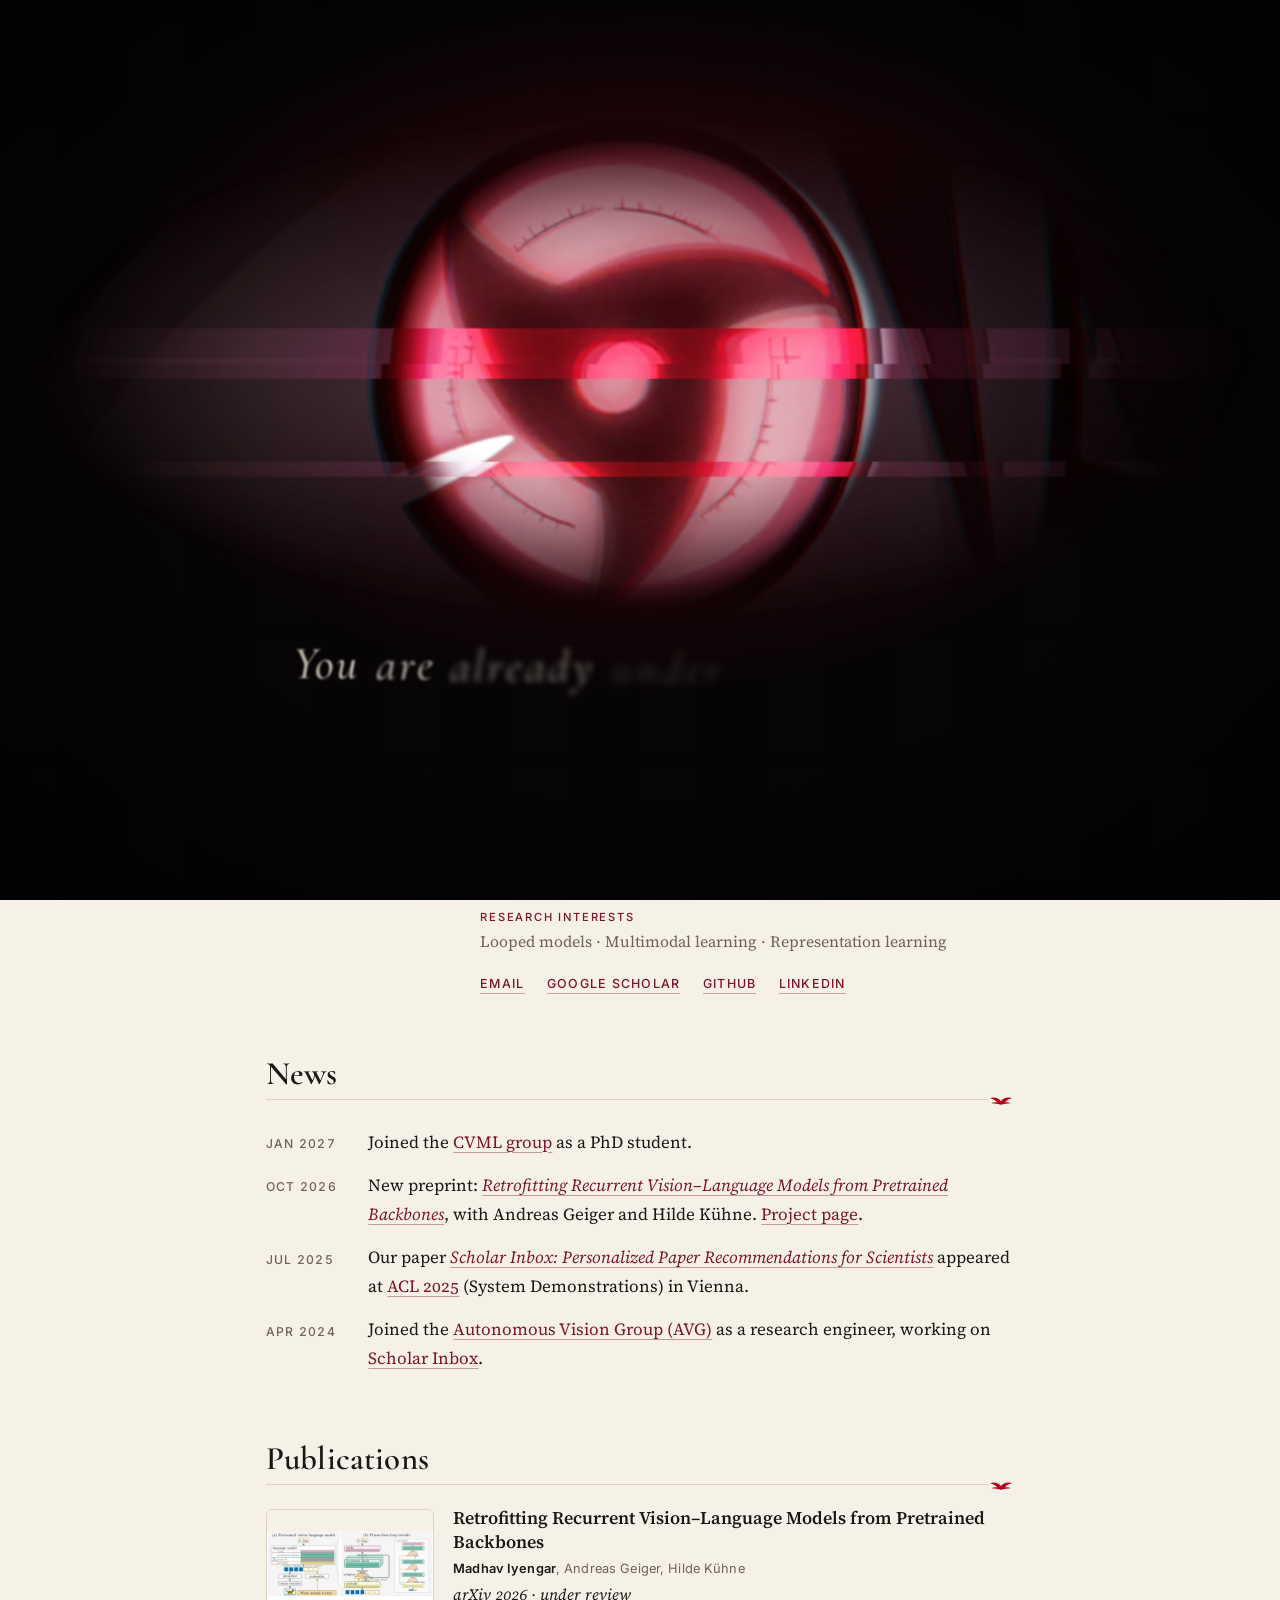
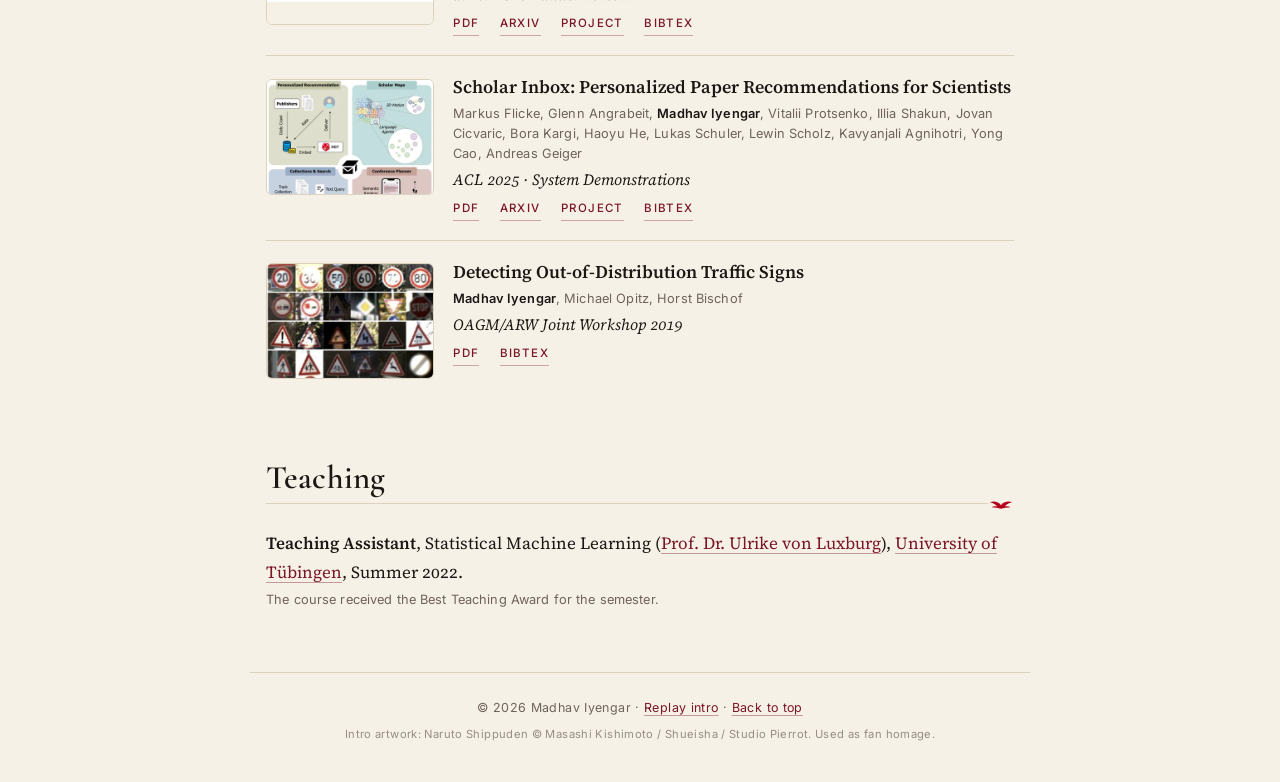
==== commit a7b72c66: "Link arXiv 2610.22075: bib, project page button, news item" ====
--- a/index.html
+++ b/index.html
@@ -236,6 +236,7 @@
       <ul class="news">
         <!-- Add new items at the TOP -->
         <li><time datetime="2027-01">Jan 2027</time> <span>Joined the <a href="https://cvml.tuebingen.ai/">CVML group</a> as a PhD student.</span></li>
+        <li><time datetime="2026-10">Oct 2026</time> <span>New preprint: <a href="https://arxiv.org/abs/2610.22075"><em>Retrofitting Recurrent Vision–Language Models from Pretrained Backbones</em></a>, with Andreas Geiger and Hilde Kühne. <a href="recurrent-vlms/">Project page</a>.</span></li>
         <li><time datetime="2025-07">Jul 2025</time> <span>Our paper <a href="https://aclanthology.org/2025.acl-demo.30/"><em>Scholar Inbox: Personalized Paper Recommendations for Scientists</em></a> appeared at <a href="https://2025.aclweb.org/">ACL 2025</a> (System Demonstrations) in Vienna.</span></li>
         <li><time datetime="2024-04">Apr 2024</time> <span>Joined the <a href="https://uni-tuebingen.de/en/fakultaeten/mathematisch-naturwissenschaftliche-fakultaet/fachbereiche/informatik/lehrstuehle/autonomous-vision/home/">Autonomous Vision Group (AVG)</a> as a research engineer, working on <a href="https://www.scholar-inbox.com/">Scholar Inbox</a>.</span></li>
       </ul>
@@ -256,14 +257,14 @@
           <div class="pub-body">
             <h3>Retrofitting Recurrent Vision–Language Models from Pretrained Backbones</h3>
             <p class="authors"><strong>Madhav Iyengar</strong>, Andreas Geiger, Hilde Kühne</p>
-            <p class="venue"><em>Preprint 2026 · under review</em></p>
+            <p class="venue"><em>arXiv 2026 · under review</em></p>
             <div class="pub-links">
-              <a href="recurrent-vlms/iyengar2026retrofitting.pdf">PDF</a> <a href="recurrent-vlms/">Project</a>
+              <a href="recurrent-vlms/iyengar2026retrofitting.pdf">PDF</a> <a href="https://arxiv.org/abs/2610.22075">arXiv</a> <a href="recurrent-vlms/">Project</a>
               <details class="bibtex"><summary>BibTeX</summary>
 <pre>@article{iyengar2026retrofitting,
   title   = {Retrofitting Recurrent Vision--Language Models from Pretrained Backbones},
   author  = {Iyengar, Madhav and Geiger, Andreas and K{\&quot;u}hne, Hilde},
-  journal = {arXiv preprint},
+  journal = {arXiv preprint arXiv:2610.22075},
   year    = {2026}
 }</pre></details>
             </div>
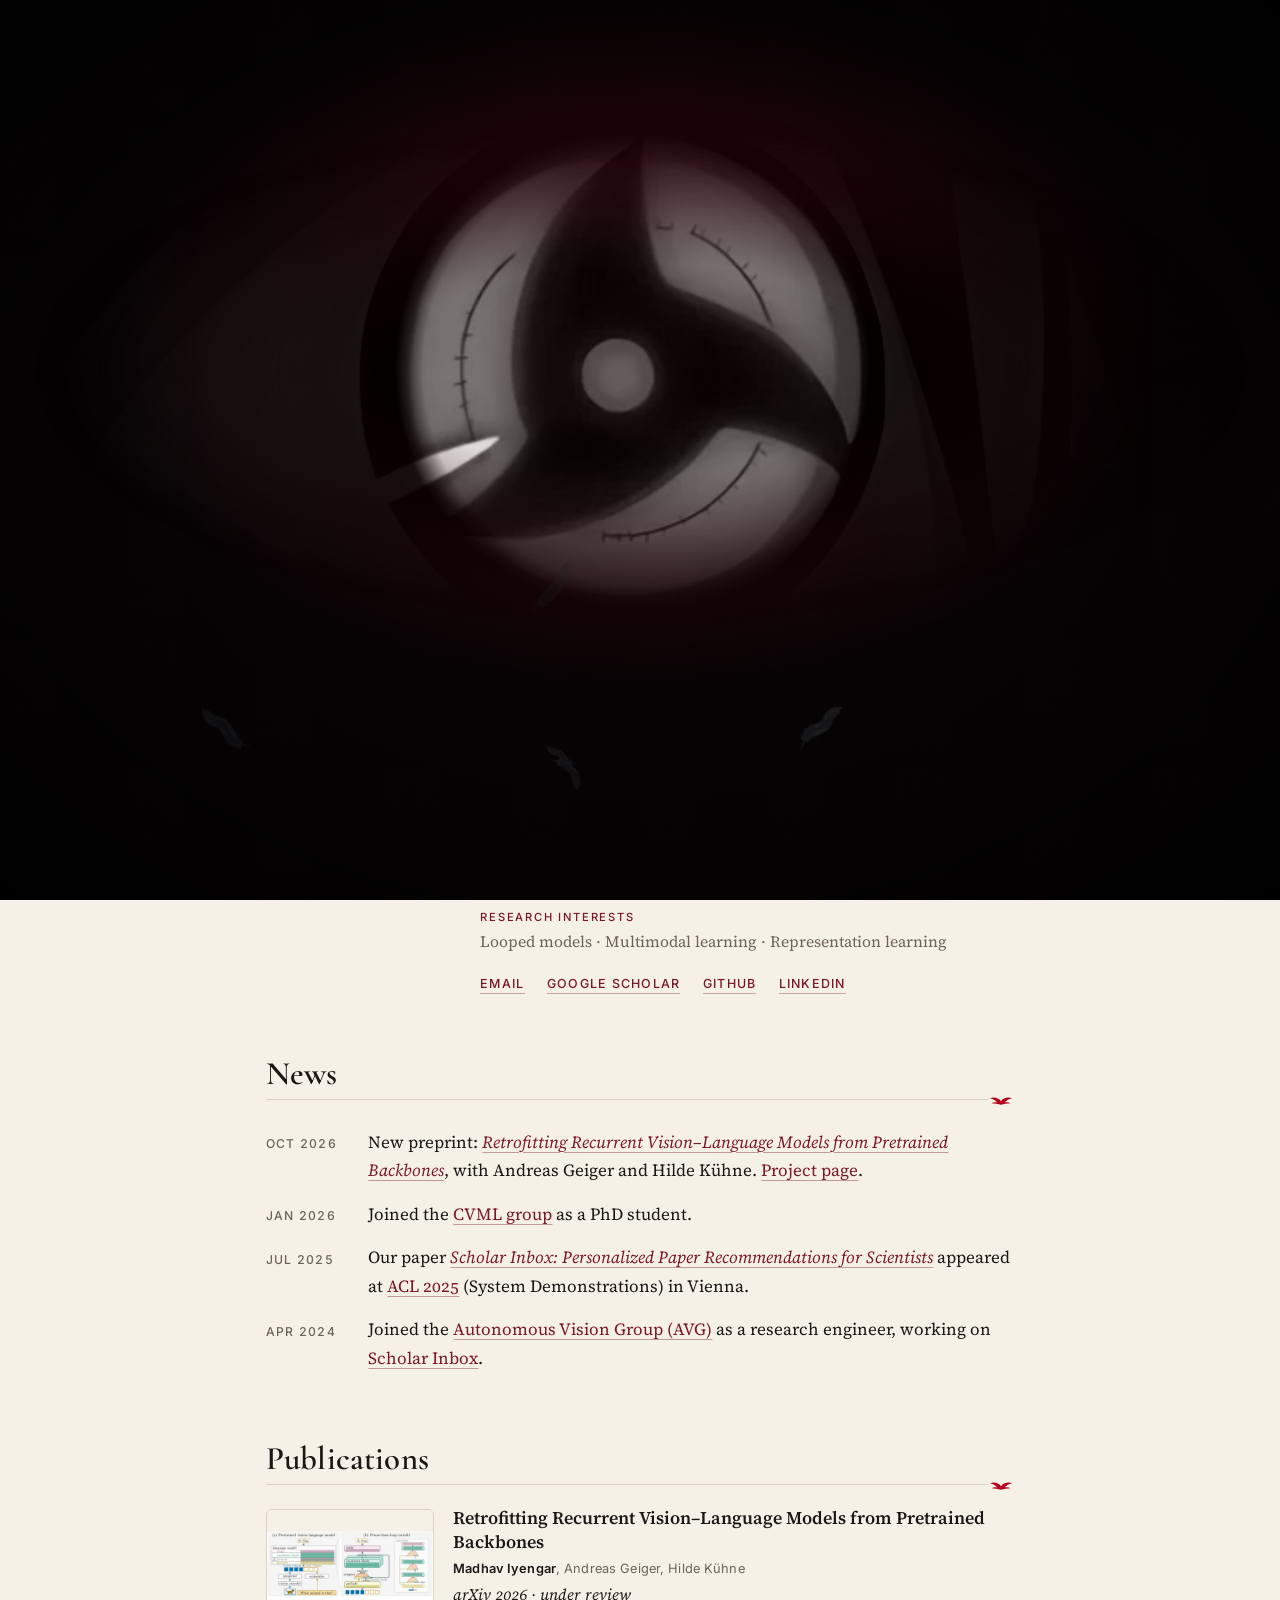
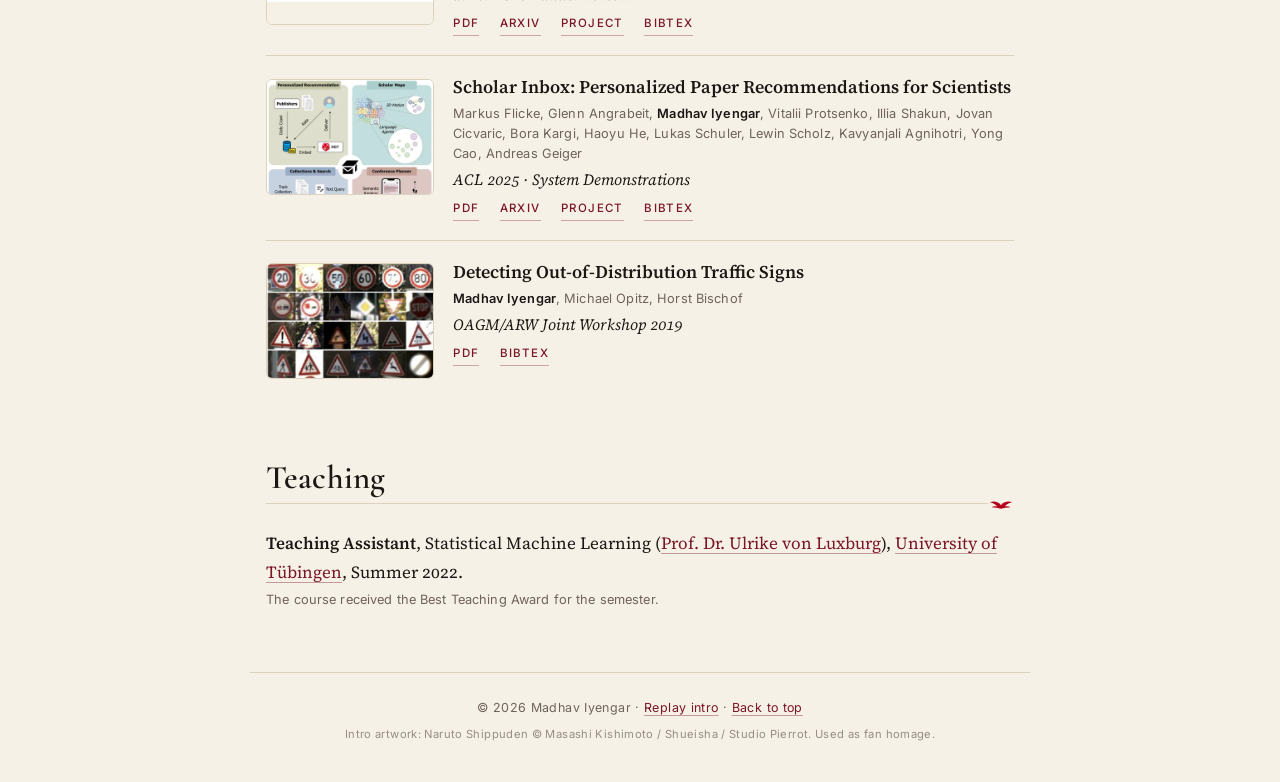
==== commit f5565098: "News: joined CVML in Jan 2026 (not 2027); keep news newest first Co-Authored-By: Claude Opus 5.5 <no" ====
--- a/index.html
+++ b/index.html
@@ -74,7 +74,7 @@
     "@type": "ProfilePage",
     "url": "https://madhavesdios.github.io/",
     "name": "Madhav Iyengar",
-    "dateModified": "2026-10-15T10:00:00+02:00",
+    "dateModified": "2026-10-16T10:00:00+02:00",
     "mainEntity": {
       "@type": "Person",
       "@id": "https://madhavesdios.github.io/#person",
@@ -235,8 +235,8 @@
       <h2>News</h2>
       <ul class="news">
         <!-- Add new items at the TOP -->
-        <li><time datetime="2027-01">Jan 2027</time> <span>Joined the <a href="https://cvml.tuebingen.ai/">CVML group</a> as a PhD student.</span></li>
         <li><time datetime="2026-10">Oct 2026</time> <span>New preprint: <a href="https://arxiv.org/abs/2610.22075"><em>Retrofitting Recurrent Vision–Language Models from Pretrained Backbones</em></a>, with Andreas Geiger and Hilde Kühne. <a href="recurrent-vlms/">Project page</a>.</span></li>
+        <li><time datetime="2026-01">Jan 2026</time> <span>Joined the <a href="https://cvml.tuebingen.ai/">CVML group</a> as a PhD student.</span></li>
         <li><time datetime="2025-07">Jul 2025</time> <span>Our paper <a href="https://aclanthology.org/2025.acl-demo.30/"><em>Scholar Inbox: Personalized Paper Recommendations for Scientists</em></a> appeared at <a href="https://2025.aclweb.org/">ACL 2025</a> (System Demonstrations) in Vienna.</span></li>
         <li><time datetime="2024-04">Apr 2024</time> <span>Joined the <a href="https://uni-tuebingen.de/en/fakultaeten/mathematisch-naturwissenschaftliche-fakultaet/fachbereiche/informatik/lehrstuehle/autonomous-vision/home/">Autonomous Vision Group (AVG)</a> as a research engineer, working on <a href="https://www.scholar-inbox.com/">Scholar Inbox</a>.</span></li>
       </ul>
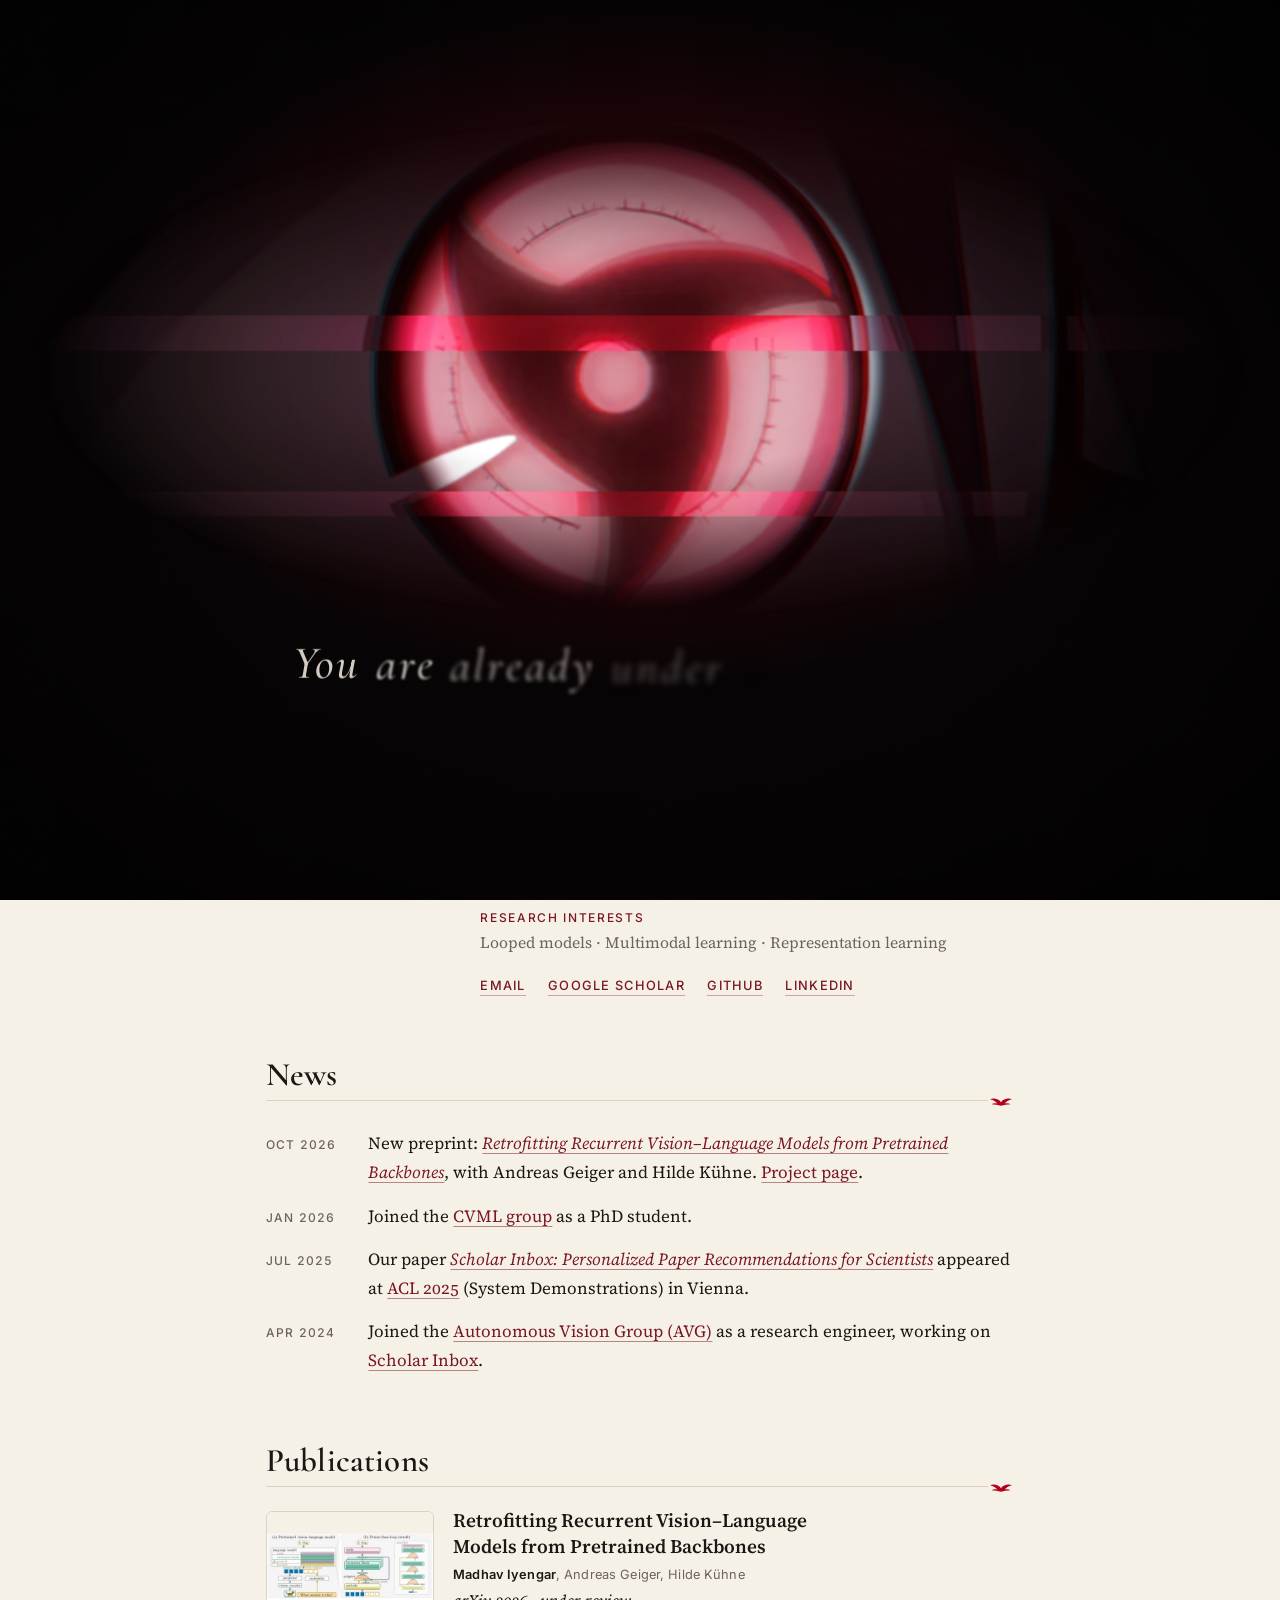
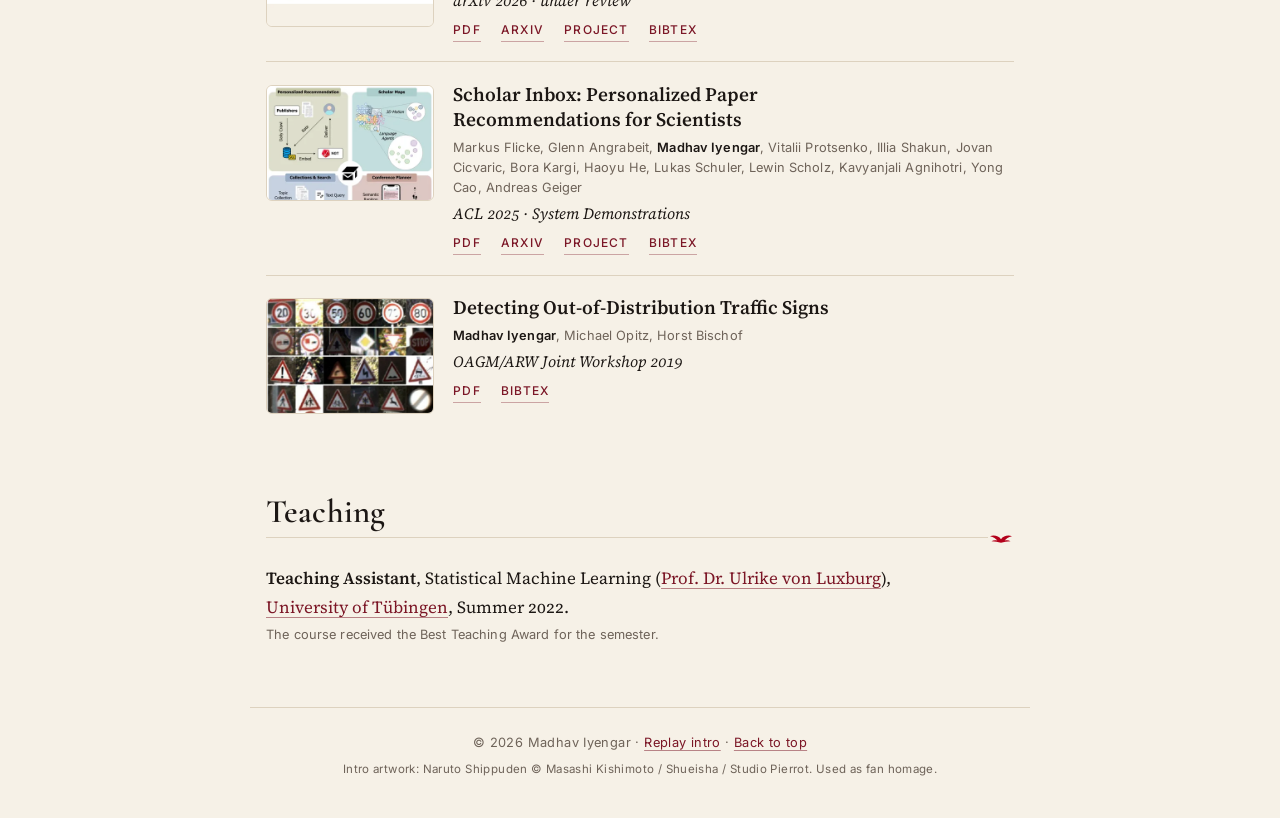
==== commit 121883d8: "Design polish guided by Impeccable (critique + audit) - Dark theme: accessible crimson for text/link" ====
--- a/index.html
+++ b/index.html
@@ -37,6 +37,8 @@
           theme = window.matchMedia('(prefers-color-scheme: dark)').matches ? 'dark' : 'light';
         }
         d.setAttribute('data-theme', theme);
+        var tc = document.querySelector('meta[name="theme-color"]'); // browser chrome (mobile address bar) follows the theme
+        if (tc) tc.setAttribute('content', theme === 'dark' ? '#0d0a0b' : '#f6f1e7');
 
         // search-engine crawlers (Googlebot, Bingbot, ...) get the page straight away: same content, no animation
         if (/bot|crawl|spider|slurp|Google-InspectionTool/i.test(navigator.userAgent)) return;
@@ -66,7 +68,7 @@
   <link rel="preconnect" href="https://fonts.gstatic.com" crossorigin>
   <link href="https://fonts.googleapis.com/css2?family=Shippori+Mincho:wght@700&text=%E5%B9%BB%E8%A1%93&display=swap" rel="stylesheet">
   <link href="https://fonts.googleapis.com/css2?family=Cormorant+Garamond:ital,wght@0,500;0,600;0,700;1,500&family=Inter:wght@400;500;600&family=Source+Serif+4:ital,opsz,wght@0,8..60,400;0,8..60,600;1,8..60,400&display=swap" rel="stylesheet">
-  <link rel="stylesheet" href="css/style.css?v=2026-10-14g">
+  <link rel="stylesheet" href="css/style.css?v=2026-10-16a">
 
   <script type="application/ld+json">
 {
@@ -157,7 +159,7 @@
        (assets/intro/web/hero-throne.webp). data-pos-sun / data-pos-night = object-position of each.
        Optional red glow over the sun picture's eyes: data-glow="on" plus
        data-eye-left / data-eye-right ("x,y" as fractions of the first picture). -->
-  <header class="hero-banner" data-glow="off" data-eye-left="0.453,0.197" data-eye-right="0.554,0.207" data-pos-sun="50% 18%" data-pos-sun-list="50% 18%" data-pos-night="50% 75%"
+  <div class="hero-banner" data-glow="off" data-eye-left="0.453,0.197" data-eye-right="0.554,0.207" data-pos-sun="50% 18%" data-pos-sun-list="50% 18%" data-pos-night="50% 75%"
           data-sun-images="assets/intro/web/hero-sun.webp" data-hold="7" data-fade="2.5">
     <div class="hero-media"><div class="hero-imgs">
       <img class="hero-img hero-img-night" alt="" width="2560" height="1440" decoding="async">
@@ -167,7 +169,7 @@
       <h1>Madhav Iyengar</h1>
       <p>PhD Student &middot; University of Tübingen</p>
     </div>
-  </header>
+  </div>
   <script>
     (function () {
       var b = document.querySelector('.hero-banner'), box = b.querySelector('.hero-imgs'), night = b.querySelector('.hero-img-night');
@@ -333,7 +335,7 @@
     <p class="credit">Intro artwork: Naruto Shippuden &copy; Masashi Kishimoto / Shueisha / Studio Pierrot. Used as fan homage.</p>
   </footer>
 
-  <script src="js/main.js?v=2026-10-14g" defer></script>
+  <script src="js/main.js?v=2026-10-16a" defer></script>
   <script src="js/intro.js?v=2026-10-14g" defer></script>
 </body>
 </html>
--- a/css/style.css
+++ b/css/style.css
@@ -5,12 +5,15 @@
   --text: #1c1714;
   --muted: #6e6359;
   --accent: #7b1626;      /* oxblood */
+  --accent-ink: #7b1626;  /* accent as TEXT (links, labels, focus): equals --accent here; lifted in the dark theme to pass 4.5:1 */
   --border: #ddd2bf;
   --nav-bg: rgba(246, 241, 231, .9);
   --font-display: "Cormorant Garamond", Georgia, "Times New Roman", serif;
   --font-serif: "Source Serif 4", "Source Serif Pro", Georgia, "Times New Roman", serif;
   --font-sans: "Inter", system-ui, -apple-system, "Segoe UI", sans-serif;
   --maxw: 780px;
+  --radius: 6px;          /* small controls, thumbnails, code blocks (the portrait keeps its own 14px) */
+  color-scheme: light;    /* native scrollbars follow the theme */
 }
 /* Dark theme, "Tsukuyomi" */
 [data-theme="dark"] {
@@ -19,13 +22,16 @@
   --text: #e6dfda;
   --muted: #9d938d;
   --accent: #cf3a4c;
+  --accent-ink: #df4a5c;  /* same hue, a touch lighter: 4.1:1 -> 5.0:1 on the warm black, so links and small labels pass AA */
   --border: #2a2123;
   --nav-bg: rgba(13, 10, 11, .88);
+  color-scheme: dark;
 }
 
 *, *::before, *::after { box-sizing: border-box; }
 html { scroll-padding-top: 72px; -webkit-text-size-adjust: 100%; }
 html.intro-active { overflow: hidden; }
+::selection { background: color-mix(in srgb, var(--accent) 26%, var(--bg)); color: var(--text); }
 /* very faint paper grain (the same noise tile as the intro; set by js/main.js) */
 body::before { content: ""; position: fixed; inset: 0; z-index: -1; pointer-events: none; opacity: .04; mix-blend-mode: multiply; background-size: 128px 128px; background-image: var(--grain, none); }
 [data-theme="dark"] body::before { opacity: .03; mix-blend-mode: overlay; }
@@ -36,21 +42,23 @@
   transition: background .3s, color .3s; overflow-x: hidden;
 }
 main, .nav-inner, .site-footer { max-width: var(--maxw); margin: 0 auto; padding-left: 16px; padding-right: 16px; }
-h1, h2, h3 { font-family: var(--font-display); line-height: 1.2; margin: 0 0 .5rem; font-weight: 600; }
+h1, h2, h3 { font-family: var(--font-display); line-height: 1.2; margin: 0 0 .5rem; font-weight: 600; text-wrap: balance; }
 h1 { font-size: clamp(2.2rem, 7vw, 3.1rem); }
 h2 { font-size: 2.05rem; font-weight: 600; letter-spacing: .005em; padding-bottom: .35rem; border-bottom: 1px solid var(--border); margin-bottom: 1.3rem; position: relative; }
 /* tiny crow motif at the end of each section rule */
 /* tiny crow ornament at the end of each section rule (a real element, inserted by js/main.js; clickable easter egg) */
 .crow-orn { position: absolute; right: 0; bottom: -9px; width: 26px; height: 13px; background-color: var(--bg); cursor: inherit;
   background-image: url("data:image/svg+xml,%3Csvg xmlns='http://www.w3.org/2000/svg' viewBox='0 0 60 30'%3E%3Cpath fill='%23b3001b' d='M30 14C24 6 12 2 0 6c10 2 16 6 20 12-6-2-12-1-16 2 10 0 18 2 26 4 8-2 16-4 26-4-4-3-10-4-16-2 4-6 10-10 20-12C48 2 36 6 30 14z'/%3E%3C/svg%3E");
-  background-size: 22px 11px; background-repeat: no-repeat; background-position: center; will-change: transform; }
+  background-size: 22px 11px; background-repeat: no-repeat; background-position: center; }
 h3 { font-size: 1.25rem; }
 strong { font-weight: 600; }
 p { margin: 0 0 .8rem; }
+p, li { text-wrap: pretty; } /* no one-word last lines */
 section { padding: 3.2rem 0 .5rem; }
-a { color: var(--accent); text-decoration: underline; text-decoration-thickness: 1px; text-decoration-color: color-mix(in srgb, var(--accent) 40%, transparent); text-underline-offset: .22em; transition: text-decoration-color .2s, text-decoration-thickness .2s, color .2s; }
-a:hover { text-decoration-color: var(--accent); text-decoration-thickness: 2px; color: color-mix(in srgb, var(--accent) 80%, var(--text)); }
-:focus-visible { outline: 2px solid var(--accent); outline-offset: 2px; }
+a { color: var(--accent-ink); text-decoration: underline; text-decoration-thickness: 1px; text-decoration-color: color-mix(in srgb, var(--accent-ink) 50%, transparent); text-underline-offset: .22em; transition: text-decoration-color .2s, text-decoration-thickness .2s, color .2s; }
+a:hover { text-decoration-color: var(--accent-ink); text-decoration-thickness: 2px; color: color-mix(in srgb, var(--accent-ink) 80%, var(--text)); }
+:focus-visible { outline: 2px solid var(--accent-ink); outline-offset: 2px; }
+a, summary { -webkit-tap-highlight-color: color-mix(in srgb, var(--accent) 14%, transparent); }
 ul { padding: 0; margin: 0; list-style: none; }
 
 /* ===== Nav ===== */
@@ -59,7 +67,7 @@
 .brand { font-family: var(--font-display); font-size: 1.4rem; font-weight: 700; color: var(--text); text-decoration: none; margin-right: auto; }
 .nav-links { display: flex; gap: .3rem; }
 .nav-links a { position: relative; display: block; padding: .35rem .6rem; color: var(--text); text-decoration: none; font-family: var(--font-sans); font-size: .8rem; font-weight: 500; letter-spacing: .06em; text-transform: uppercase; }
-.nav-links a:hover, .nav-links a.active { color: var(--accent); }
+.nav-links a:hover, .nav-links a.active { color: var(--accent-ink); }
 .nav-links a.active { box-shadow: inset 0 -2px 0 var(--accent); }
 /* crow flourish: a tiny crow lifts off on hover */
 .nav-links a::before {
@@ -68,14 +76,14 @@
 }
 .nav-links a:hover::before { animation: crow-off .7s ease-out; }
 @keyframes crow-off { 0% { opacity: 0; transform: translate(0, 6px) scale(.6); } 25% { opacity: 1; } 100% { opacity: 0; transform: translate(14px, -16px) scale(1) rotate(-12deg); } }
-.theme-toggle, .nav-toggle, .replay-btn { background: none; border: 1px solid var(--border); color: var(--text); border-radius: 6px; width: 36px; height: 36px; cursor: pointer; display: grid; place-items: center; padding: 0; }
-.theme-toggle:hover, .nav-toggle:hover { color: var(--accent); border-color: var(--accent); }
+.theme-toggle, .nav-toggle, .replay-btn { background: none; border: 1px solid var(--border); color: var(--text); border-radius: var(--radius); width: 36px; height: 36px; cursor: pointer; display: grid; place-items: center; padding: 0; transition: color .2s, border-color .2s; }
+.theme-toggle:hover, .nav-toggle:hover { color: var(--accent-ink); border-color: var(--accent); }
 /* replay-the-intro button: a small Sharingan that turns on hover */
 .replay-btn { color: var(--text); text-decoration: none; }
-.replay-btn:hover { color: var(--accent); border-color: var(--accent); }
+.replay-btn:hover { color: var(--accent-ink); border-color: var(--accent); }
 .replay-btn svg { transition: transform .9s cubic-bezier(.2,.7,.2,1); }
 .replay-btn:hover svg, .replay-btn:focus-visible svg { transform: rotate(240deg); }
-@media (prefers-reduced-motion: reduce) { .replay-btn svg { transition: none; } }
+@media (prefers-reduced-motion: reduce) { .replay-btn svg { transition: none; } .nav-links a:hover::before { animation: none; } }
 .nav-toggle { display: none; flex-direction: column; align-items: center; justify-content: center; gap: 4px; }
 .nav-toggle span { display: block; width: 16px; height: 2px; background: currentColor; }
 
@@ -93,8 +101,10 @@
   .brand { min-width: 0; font-size: clamp(1.12rem, 5.6vw, 1.4rem); white-space: nowrap; overflow: hidden; text-overflow: ellipsis; margin-right: auto; padding-right: .4rem; }
   .theme-toggle, .nav-toggle, .replay-btn { flex: none; width: 40px; height: 40px; border: 0; border-radius: 50%; -webkit-tap-highlight-color: transparent; transition: background-color .2s, color .2s; }
   .theme-toggle:hover, .nav-toggle:hover, .replay-btn:hover, .theme-toggle:active, .nav-toggle:active, .replay-btn:active,
-  .nav-toggle[aria-expanded="true"] { color: var(--accent); background: color-mix(in srgb, var(--accent) 9%, transparent); }
+  .nav-toggle[aria-expanded="true"] { color: var(--accent-ink); background: color-mix(in srgb, var(--accent) 9%, transparent); }
   .replay-btn { order: 1; } .theme-toggle { order: 2; } .nav-toggle { order: 3; margin-right: -6px; }
+  .theme-toggle, .nav-toggle, .replay-btn { position: relative; }
+  .theme-toggle::after, .nav-toggle::after, .replay-btn::after { content: ""; position: absolute; inset: -2px; } /* 44px tap target */
   .theme-toggle svg, .replay-btn svg { width: 19px; height: 19px; }
   .nav-toggle span { width: 18px; height: 1.5px; border-radius: 1px; }
 }
@@ -118,7 +128,7 @@
 @keyframes hero-glow-pulse { from { opacity: .55; } to { opacity: .9; } }
 @keyframes hero-drift { to { transform: scale(1.04); } }
 /* the bottom of the picture melts into the page colour (light: parchment, dark: near-black) */
-.hero-shade { position: absolute; inset: 0; background: linear-gradient(to bottom, transparent 0%, transparent 38%, rgba(246,241,231,.5) 60%, rgba(246,241,231,.9) 80%, #f6f1e7 96%); }
+.hero-shade { position: absolute; inset: 0; background: linear-gradient(to bottom, transparent 0%, transparent 38%, color-mix(in srgb, var(--bg) 50%, transparent) 60%, color-mix(in srgb, var(--bg) 90%, transparent) 80%, var(--bg) 96%); }
 [data-theme="dark"] .hero-shade { background: linear-gradient(to bottom, rgba(13,10,11,.25) 0%, rgba(13,10,11,.55) 60%, var(--bg) 100%); }
 /* the name: same place in both themes (centred; right-aligned on wide screens); light = dark ink with an ivory glow, dark = white */
 .hero-title { position: absolute; left: 0; right: 0; bottom: clamp(1rem, 3vh, 1.8rem); text-align: center; color: #1c1714; padding: 0 16px; }
@@ -147,7 +157,8 @@
 
 /* ===== Hero ===== */
 .hero { display: flex; gap: 2rem; align-items: flex-start; padding-top: 0; }
-.photo { width: 200px; height: 266px; border-radius: 14px; object-fit: cover; flex: none; border: 4px solid var(--bg); box-shadow: 0 0 0 2px var(--accent), 0 0 18px color-mix(in srgb, var(--accent) 25%, transparent); position: relative; z-index: 3; }
+.photo { width: 200px; height: 266px; border-radius: 14px; object-fit: cover; flex: none; border: 4px solid var(--bg); box-shadow: 0 0 0 2px var(--accent), 0 12px 22px -12px rgba(28, 23, 20, .4); position: relative; z-index: 3; } /* the ring is the frame; the lift underneath is a real offset shadow, not a coloured halo */
+[data-theme="dark"] .photo { box-shadow: 0 0 0 2px var(--accent), 0 12px 26px -10px rgba(0, 0, 0, .9); }
 #about { scroll-margin-top: 40px; }
 @media (min-width: 900px) { .photo { height: var(--photo-h); width: calc(var(--photo-h) * .75); } } /* scales with the window height (see the banner) */
 .photo-ph { display: grid; place-items: center; background: var(--bg-alt); color: var(--muted); font-size: .9rem; }
@@ -155,48 +166,48 @@
 .hero-text p:first-child { margin-top: -.4rem; } /* first line's cap height lines up with the top of the photo */
 .interests { margin-top: 1.2rem; padding-top: .9rem; border-top: 1px solid var(--border); font-size: .98rem; color: var(--muted); }
 .interests .label, .note { font-family: var(--font-sans); }
-.interests .label { display: block; font-size: .7rem; font-weight: 500; letter-spacing: .16em; text-transform: uppercase; margin-bottom: .15rem; color: var(--accent); font-variant-caps: normal; }
-.links { display: flex; flex-wrap: wrap; gap: .3rem 1.4rem; margin-top: 1.1rem; font-family: var(--font-sans); font-size: .78rem; font-weight: 500; letter-spacing: .1em; text-transform: uppercase; }
-.links a { text-decoration: none; padding-bottom: 2px; border-bottom: 1px solid color-mix(in srgb, var(--accent) 35%, transparent); }
+.interests .label { display: block; font-size: .75rem; font-weight: 500; letter-spacing: .14em; text-transform: uppercase; margin-bottom: .15rem; color: var(--accent-ink); font-variant-caps: normal; }
+.links { display: flex; flex-wrap: wrap; gap: .3rem 1.4rem; margin-top: 1.1rem; font-family: var(--font-sans); font-size: .8rem; font-weight: 500; letter-spacing: .1em; text-transform: uppercase; }
+.links a { text-decoration: none; padding-bottom: 2px; border-bottom: 1px solid color-mix(in srgb, var(--accent) 35%, transparent); transition: border-bottom-color .2s, color .2s; }
 .links a:hover { border-bottom-color: var(--accent); }
 @media (max-width: 600px) { .hero { flex-direction: column; align-items: center; text-align: center; } .links { justify-content: center; } .photo { width: 150px; height: 200px; } .hero-text p:first-child { margin-top: 0; } }
 
 /* ===== News ===== */
-.news li { display: flex; gap: 1.2rem; padding: .45rem 0; }
-.news time { flex: none; width: 5.2rem; color: var(--muted); font-family: var(--font-sans); font-size: .76rem; font-weight: 500; letter-spacing: .1em; text-transform: uppercase; font-variant-numeric: tabular-nums lining-nums; font-feature-settings: "tnum", "lnum"; padding-top: .42rem; }
+.news li { display: flex; align-items: baseline; gap: 1.2rem; padding: .45rem 0; }
+.news time { flex: none; width: 5.2rem; color: var(--muted); font-family: var(--font-sans); font-size: .75rem; font-weight: 500; letter-spacing: .1em; text-transform: uppercase; font-variant-numeric: tabular-nums lining-nums; font-feature-settings: "tnum", "lnum"; }
 @media (max-width: 480px) { .news li { flex-direction: column; gap: 0; } .news time { padding-top: 0; } }
 
 /* ===== Publications ===== */
 .pub { display: flex; gap: 1.2rem; padding: 1.2rem 0; border-bottom: 1px solid var(--border); }
 .pub:first-child { padding-top: 0; }
 .pub:last-child { border-bottom: 0; }
-.thumb { flex: none; width: 168px; height: 116px; border-radius: 6px; object-fit: cover; border: 1px solid var(--border); background: var(--bg-alt); margin-top: .2rem; }
+.thumb { flex: none; width: 168px; height: 116px; border-radius: var(--radius); object-fit: cover; border: 1px solid var(--border); background: var(--bg-alt); margin-top: .2rem; }
 .pub-body { min-width: 0; }
-.pub h3 { font-family: var(--font-serif); font-size: 1.12rem; font-weight: 600; line-height: 1.35; margin-bottom: .3rem; font-feature-settings: "kern", "liga"; }
+.pub h3 { font-family: var(--font-serif); font-size: 1.2rem; font-weight: 600; line-height: 1.35; margin-bottom: .3rem; font-feature-settings: "kern", "liga"; }
 .authors { margin: 0 0 .2rem; font-family: var(--font-sans); font-size: .8rem; line-height: 1.55; letter-spacing: .01em; color: var(--muted); }
 .authors strong { color: var(--text); font-weight: 600; }
 .venue { margin: 0 0 .35rem; font-size: .98rem; font-style: italic; color: var(--text); }
 .venue em { font-style: italic; }
-.pub-links { margin: 0; font-family: var(--font-sans); font-size: .72rem; font-weight: 500; letter-spacing: .12em; text-transform: uppercase; }
-.pub-links > a, .bibtex summary { display: inline-block; text-decoration: none; margin-right: 1rem; padding-bottom: 1px; border-bottom: 1px solid color-mix(in srgb, var(--accent) 35%, transparent); }
+.pub-links { margin: 0; font-family: var(--font-sans); font-size: .75rem; font-weight: 500; letter-spacing: .1em; text-transform: uppercase; }
+.pub-links > a, .bibtex summary { display: inline-block; text-decoration: none; margin-right: 1rem; padding-bottom: 1px; border-bottom: 1px solid color-mix(in srgb, var(--accent) 35%, transparent); transition: border-bottom-color .2s, color .2s; }
 .pub-links > a:hover, .bibtex summary:hover { border-bottom-color: var(--accent); }
 .bibtex { display: inline-block; margin: 0; }
 .bibtex[open] { display: block; margin-top: .5rem; }
-.bibtex summary { cursor: pointer; color: var(--accent); list-style: none; margin-right: 0; }
+.bibtex summary { cursor: pointer; color: var(--accent-ink); list-style: none; margin-right: 0; }
 .bibtex summary::-webkit-details-marker { display: none; }
-pre { overflow-x: auto; background: var(--bg-alt); border: 1px solid var(--border); padding: .8rem .9rem; border-radius: 4px; font-size: .74rem; line-height: 1.55; letter-spacing: 0; text-transform: none; font-weight: 400; color: var(--text); margin: .6rem 0 0; }
+pre { overflow-x: auto; background: var(--bg-alt); border: 1px solid var(--border); padding: .8rem .9rem; border-radius: var(--radius); font-family: ui-monospace, "SF Mono", Menlo, Consolas, "Liberation Mono", monospace; font-size: .74rem; line-height: 1.55; letter-spacing: 0; text-transform: none; font-weight: 400; color: var(--text); margin: .6rem 0 0; white-space: pre-wrap; overflow-wrap: anywhere; } /* wrap long BibTeX lines instead of a keyboard-unreachable sideways scroll */
 [data-theme="dark"] .thumb { filter: brightness(.9); } /* the figures are light; take the glare off on the dark page */
 @media (max-width: 560px) { .pub { flex-direction: column; gap: .7rem; } .thumb { width: 100%; height: auto; aspect-ratio: 400 / 280; max-height: 220px; object-position: 50% 0; margin-top: 0; } } /* phones: full width above the text */
 
 /* ===== Teaching ===== */
-.plain li { padding: .3rem 0; }
+.plain li { padding: .3rem 0; max-width: 70ch; } /* same measure as the news lines */
 .note { display: block; margin-top: .15rem; font-size: .8rem; letter-spacing: .01em; color: var(--muted); }
 
 /* ===== Footer ===== */
-.site-footer { margin-top: 3rem; padding-top: 1.5rem; padding-bottom: 2rem; border-top: 1px solid var(--border); text-align: center; color: var(--muted); font-family: var(--font-sans); font-size: .78rem; letter-spacing: .03em; }
+.site-footer { margin-top: 3rem; padding-top: 1.5rem; padding-bottom: 2rem; border-top: 1px solid var(--border); text-align: center; color: var(--muted); font-family: var(--font-sans); font-size: .8rem; letter-spacing: .03em; }
 .site-footer p { margin: 0 0 .4rem; }
 .site-footer a { white-space: nowrap; }
-.credit { font-size: .7rem; opacity: .7; }
+.credit { font-size: .72rem; } /* quieter by size, not by opacity (opacity .7 dropped it to 2.9:1) */
 
 /* ===== Intro overlay (content built by js/intro.js) ===== */
 .intro-overlay { display: none; position: fixed; inset: 0; z-index: 9999; background: #000; overflow: hidden; }
@@ -287,7 +298,7 @@
 [data-theme="dark"] .nf-eye { opacity: .13; }
 .nf-eye svg { width: min(86vw, 440px); height: auto; margin-bottom: calc(8vh - 1rem); animation: intro-spin 120s linear infinite; }
 .nf-body { position: relative; }
-.nf-code { font-size: clamp(6rem, 26vw, 11.5rem); font-weight: 500; line-height: .95; letter-spacing: .02em; color: var(--accent); margin: 0 0 .5rem; }
+.nf-code { font-size: clamp(6rem, 26vw, 11.5rem); font-weight: 500; line-height: .95; letter-spacing: .02em; color: var(--accent); margin: 0 0 .5rem; font-feature-settings: "kern", "liga", "lnum"; font-variant-numeric: lining-nums; } /* lining figures: oldstyle made it read "4o4" */
 .nf-line { font-family: var(--font-display); font-style: italic; font-weight: 500; font-size: clamp(1.45rem, 4.4vw, 2rem); line-height: 1.3; margin: 0 0 .5rem; }
 .nf-sub { margin: 0; color: var(--muted); font-size: .98rem; text-wrap: balance; }
 .nf-links { justify-content: center; margin-top: 1.6rem; }
@@ -314,8 +325,17 @@
   .site-footer { border: 0; }
 }
 
+/* touch screens: the small uppercase links get a 44px-high hit area without changing how they look */
+@media screen and (pointer: coarse) {
+  .links { row-gap: .7rem; }
+  .links a, .pub-links > a, .bibtex summary { position: relative; }
+  .links a::after, .pub-links > a::after, .bibtex summary::after { content: ""; position: absolute; inset: -11px -5px; }
+}
+@media screen and (pointer: coarse) and (min-width: 681px) { .nav-links a::after { content: ""; position: absolute; inset: -6px 0; } }
+
 /* narrow phones: keep the banner subtitle on one line */
-@media (max-width: 600px) { .hero-title p { font-size: .66rem; letter-spacing: .18em; } }
-@media (max-width: 360px) { .hero-title p { font-size: .58rem; letter-spacing: .1em; } }
+@media (max-width: 600px) { .hero-title p { font-size: .6875rem; letter-spacing: .16em; } } /* 11px floor */
+@media (max-width: 380px) { .hero-title p { letter-spacing: .1em; } }
+@media (max-width: 340px) { .hero-title p { letter-spacing: .03em; } }
 /* phones: long bio paragraphs read better left-aligned (photo, interests and links stay centred) */
 @media (max-width: 600px) { .hero-text p { text-align: left; } .hero-text .interests, .hero-text .interests p, .hero-text .links { text-align: center; } }
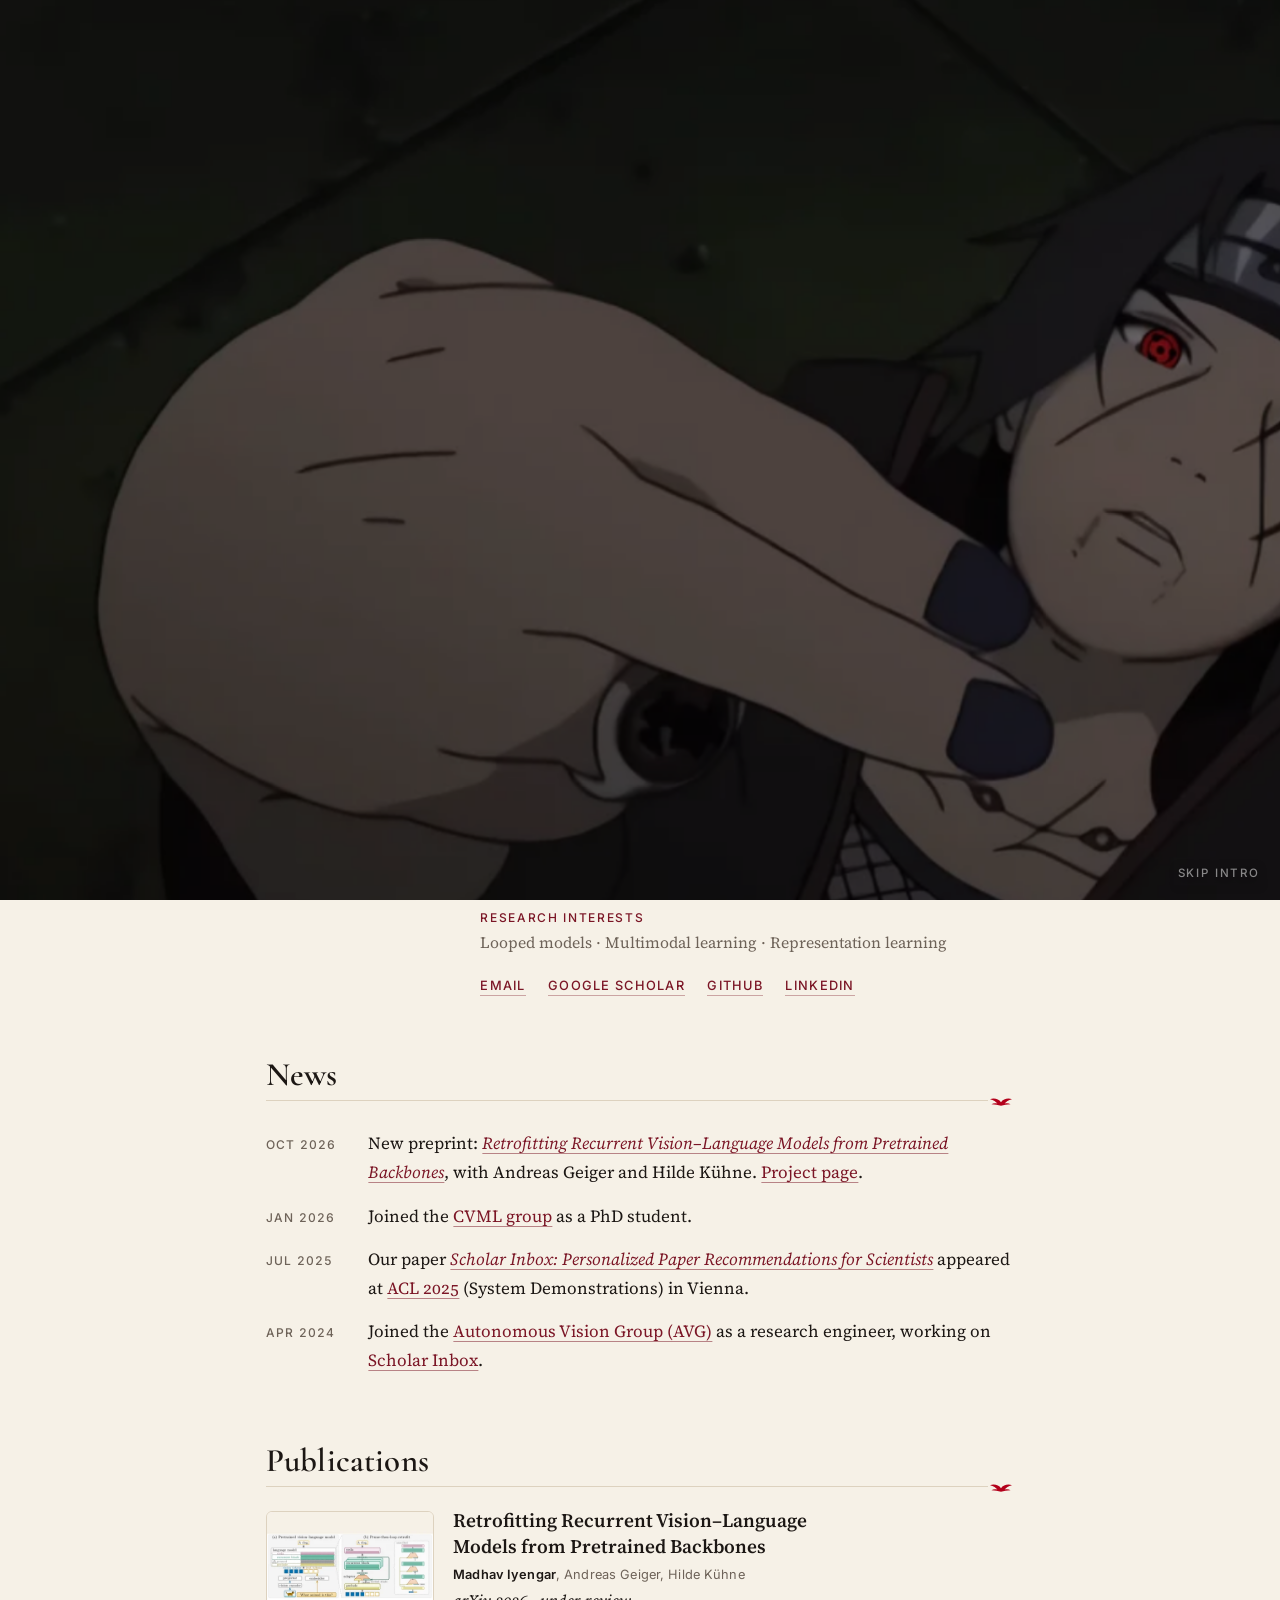
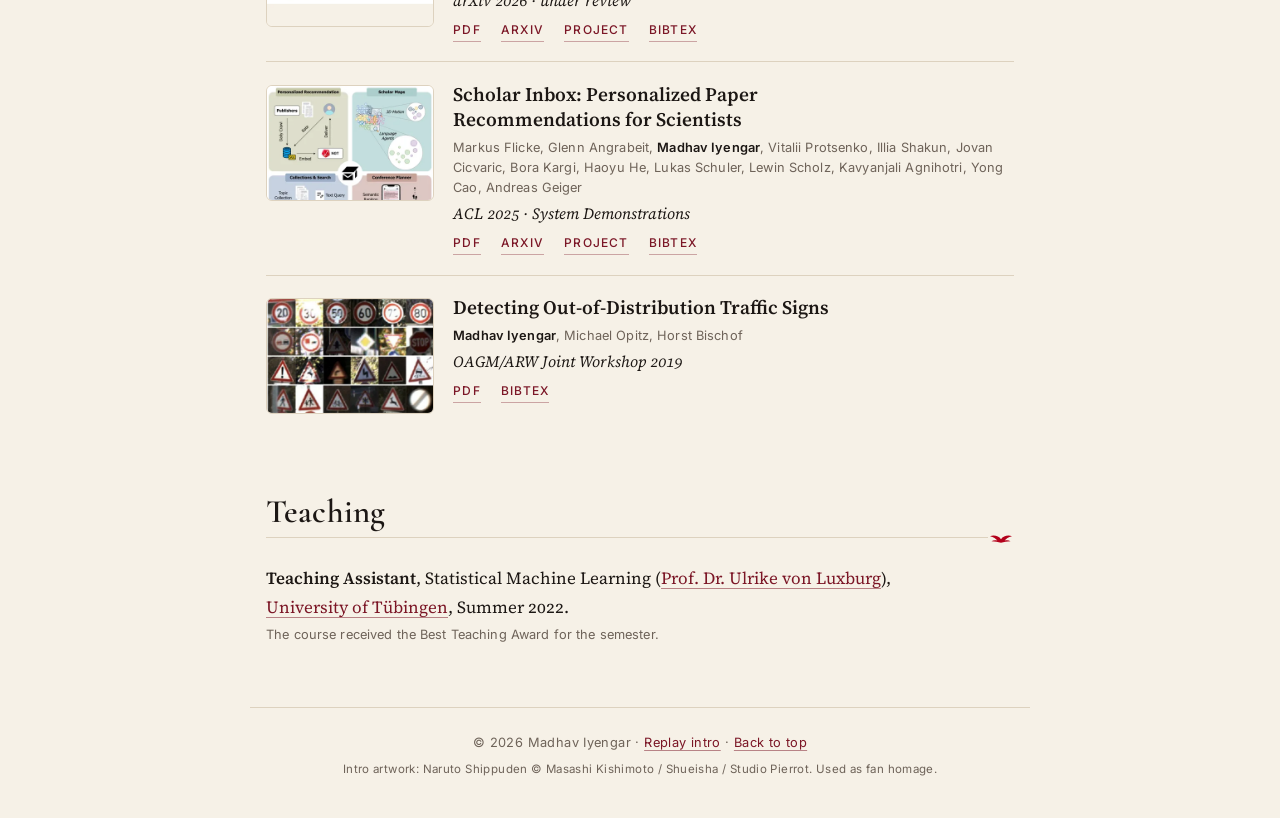
==== commit 9ceaeb93: "Kühne spelling, subtle 'Skip intro' hint, project page polish - Bio: Prof. Dr. Hilde Kühne (consiste" ====
--- a/index.html
+++ b/index.html
@@ -68,7 +68,7 @@
   <link rel="preconnect" href="https://fonts.gstatic.com" crossorigin>
   <link href="https://fonts.googleapis.com/css2?family=Shippori+Mincho:wght@700&text=%E5%B9%BB%E8%A1%93&display=swap" rel="stylesheet">
   <link href="https://fonts.googleapis.com/css2?family=Cormorant+Garamond:ital,wght@0,500;0,600;0,700;1,500&family=Inter:wght@400;500;600&family=Source+Serif+4:ital,opsz,wght@0,8..60,400;0,8..60,600;1,8..60,400&display=swap" rel="stylesheet">
-  <link rel="stylesheet" href="css/style.css?v=2026-10-16a">
+  <link rel="stylesheet" href="css/style.css?v=2026-10-16b">
 
   <script type="application/ld+json">
 {
@@ -76,7 +76,7 @@
     "@type": "ProfilePage",
     "url": "https://madhavesdios.github.io/",
     "name": "Madhav Iyengar",
-    "dateModified": "2026-10-16T10:00:00+02:00",
+    "dateModified": "2026-10-16T16:00:00+02:00",
     "mainEntity": {
       "@type": "Person",
       "@id": "https://madhavesdios.github.io/#person",
@@ -211,7 +211,7 @@
         <p>
           I am a PhD student in the <a href="https://cvml.tuebingen.ai/">Computer Vision and Multimodal Learning (CVML) group</a>
           at the <a href="https://uni-tuebingen.de/en/">University of Tübingen</a> and the <a href="https://tuebingen.ai/">Tübingen AI Center</a>, advised by
-          <a href="https://hildekuehne.github.io/">Prof. Dr. Hilde Kuehne</a> and co-supervised by
+          <a href="https://hildekuehne.github.io/">Prof. Dr. Hilde Kühne</a> and co-supervised by
           <a href="https://www.cvlibs.net/">Prof. Dr. Andreas Geiger</a>. I am also part of the fabulous
           <a href="https://www.scholar-inbox.com/">Scholar Inbox</a> project, where I now serve as an advisor.
         </p>
@@ -336,6 +336,6 @@
   </footer>
 
   <script src="js/main.js?v=2026-10-16a" defer></script>
-  <script src="js/intro.js?v=2026-10-14g" defer></script>
+  <script src="js/intro.js?v=2026-10-16b" defer></script>
 </body>
 </html>
--- a/css/style.css
+++ b/css/style.css
@@ -265,8 +265,17 @@
 .intro-spinner { position: absolute; left: 50%; top: 50%; width: 28px; height: 28px; margin: -14px 0 0 -14px; }
 .intro-spinner svg { width: 100%; height: 100%; animation: intro-spin 1.1s linear infinite; }
 @keyframes intro-spin { to { transform: rotate(360deg); } }
-/* skip control: invisible (any click or key skips); still reachable for keyboard and screen-reader users */
-.intro-skip { position: absolute; width: 1px; height: 1px; padding: 0; margin: -1px; overflow: hidden; clip: rect(0 0 0 0); white-space: nowrap; border: 0; }
+/* skip hint: small text bottom-right, hidden at first (js/intro.js adds .show-skip ~1.5 s in). Any click or key skips anyway.
+   Opacity comes from a one-shot keyframe + the class, not a transition, so the timeline's inline opacity fade at the shatter is not fought. */
+.intro-skip { position: absolute; z-index: 10; right: max(2px, calc(env(safe-area-inset-right) - 18px)); bottom: max(4px, calc(env(safe-area-inset-bottom) - 16px));
+  min-width: 44px; min-height: 44px; padding: 16px 18px; border: 0; background: none; cursor: pointer; opacity: 0; -webkit-tap-highlight-color: transparent;
+  font-family: var(--font-sans); font-size: .72rem; font-weight: 500; line-height: 1; letter-spacing: .16em; text-transform: uppercase; white-space: nowrap;
+  color: rgba(255, 255, 255, .5); text-shadow: 0 0 8px rgba(0, 0, 0, .6); text-decoration: underline transparent 1px; text-underline-offset: 6px;
+  transition: color .2s, text-decoration-color .2s; }
+.intro-overlay.show-skip .intro-skip { opacity: 1; animation: intro-skip-in .6s ease; }
+@keyframes intro-skip-in { from { opacity: 0; } }
+.intro-skip:hover, .intro-skip:focus-visible { color: rgba(255, 255, 255, .9); text-decoration-color: rgba(255, 255, 255, .45); }
+.intro-skip:focus-visible { outline: 2px solid rgba(255, 255, 255, .85); outline-offset: -6px; border-radius: 2px; }
 /* (reduced motion: the head script in index.html only skips the AUTOMATIC intro; an explicit replay, ?intro=1, still plays) */
 
 /* ===== Homepage feathers (a few drift through the banner; a puff comes out of the theme button) ===== */
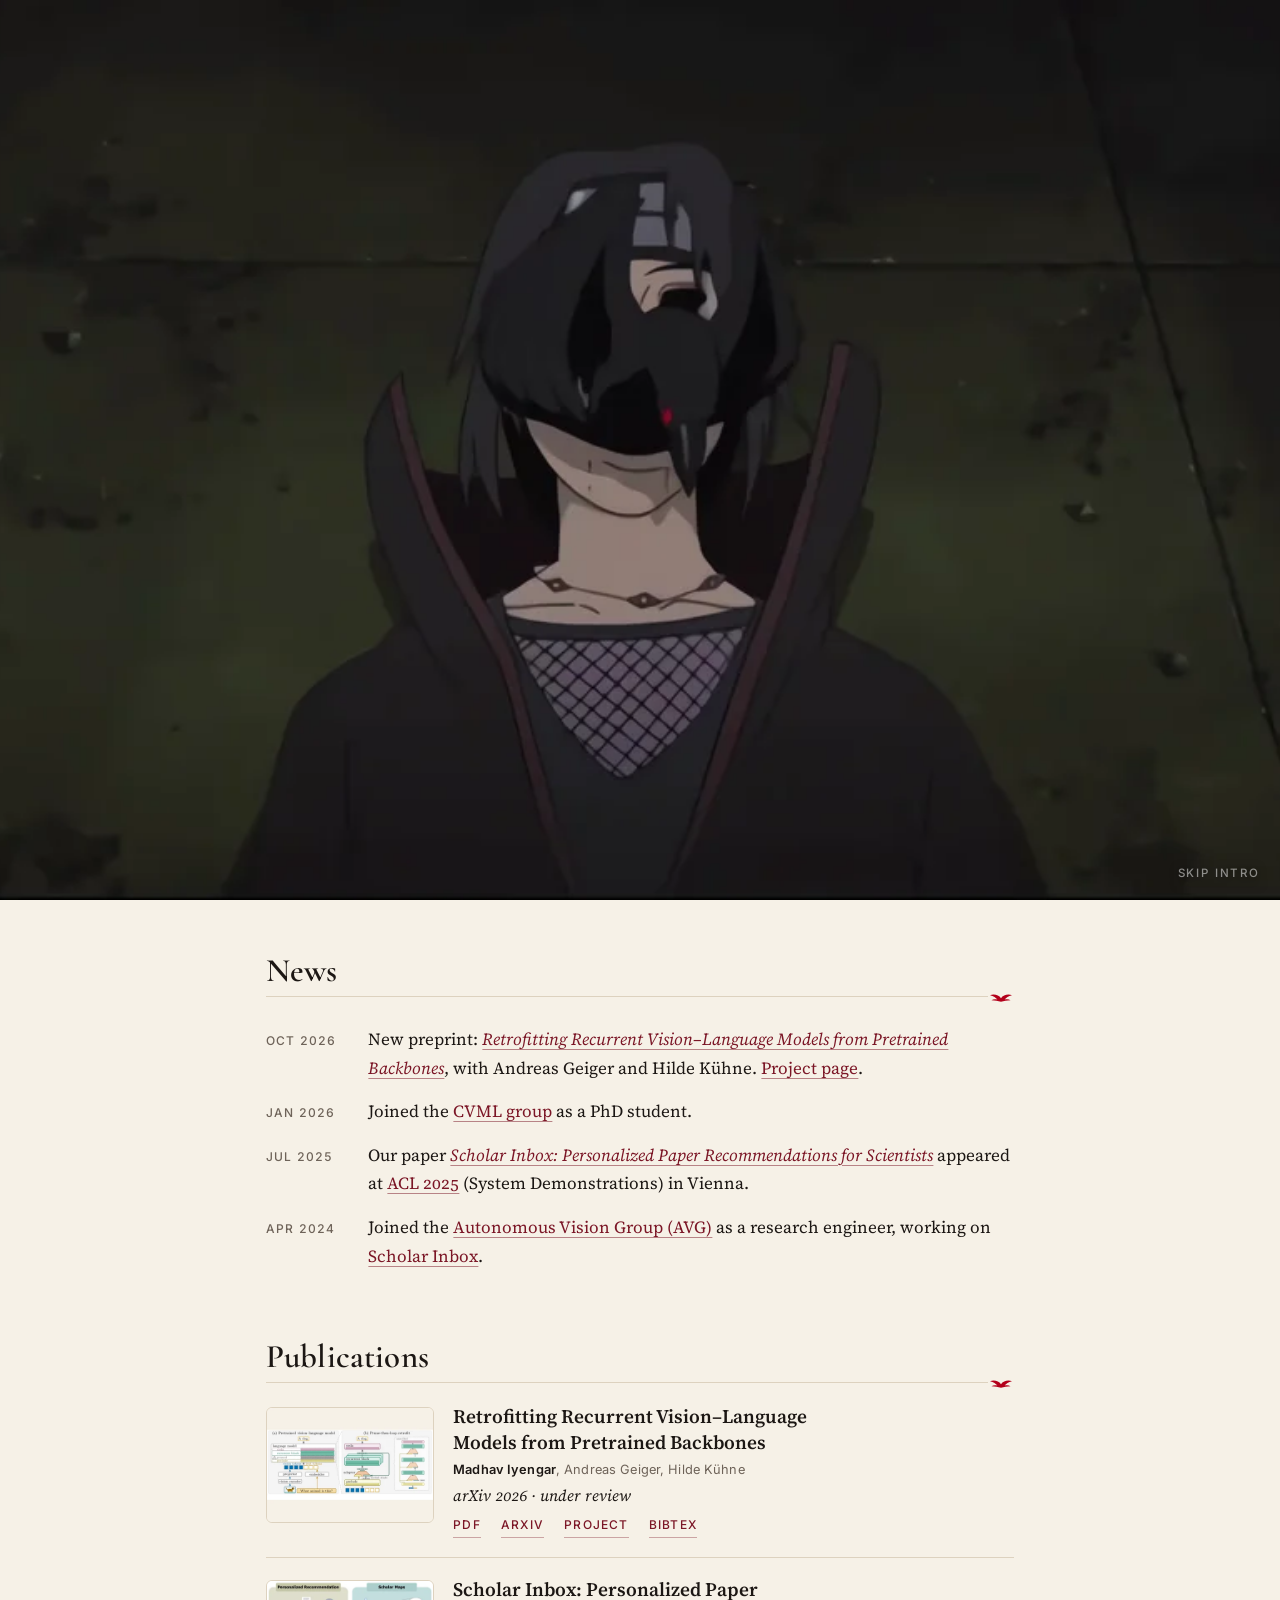
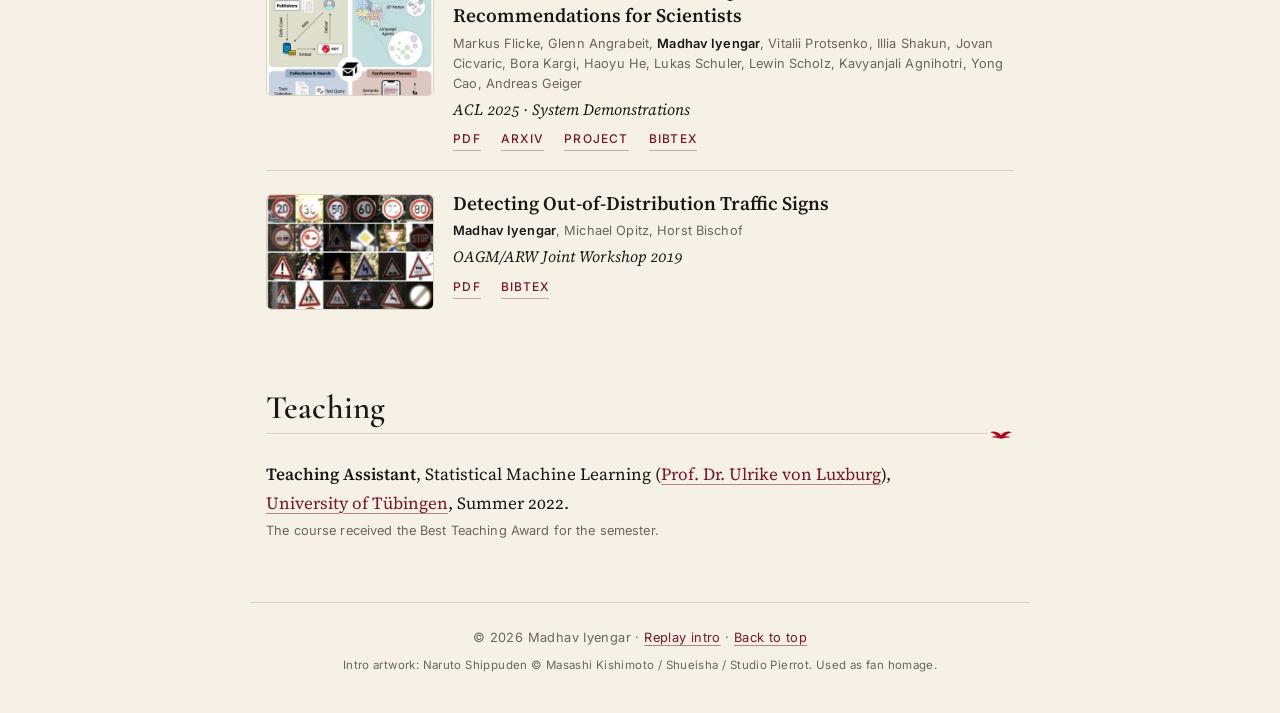
==== commit 7aa6ef6f: "Centred, larger name in both themes; first screen holds the whole About block - Name centred at the " ====
--- a/index.html
+++ b/index.html
@@ -68,7 +68,7 @@
   <link rel="preconnect" href="https://fonts.gstatic.com" crossorigin>
   <link href="https://fonts.googleapis.com/css2?family=Shippori+Mincho:wght@700&text=%E5%B9%BB%E8%A1%93&display=swap" rel="stylesheet">
   <link href="https://fonts.googleapis.com/css2?family=Cormorant+Garamond:ital,wght@0,500;0,600;0,700;1,500&family=Inter:wght@400;500;600&family=Source+Serif+4:ital,opsz,wght@0,8..60,400;0,8..60,600;1,8..60,400&display=swap" rel="stylesheet">
-  <link rel="stylesheet" href="css/style.css?v=2026-10-16b">
+  <link rel="stylesheet" href="css/style.css?v=2026-10-16c">
 
   <script type="application/ld+json">
 {
@@ -76,7 +76,7 @@
     "@type": "ProfilePage",
     "url": "https://madhavesdios.github.io/",
     "name": "Madhav Iyengar",
-    "dateModified": "2026-10-16T16:00:00+02:00",
+    "dateModified": "2026-10-16T19:00:00+02:00",
     "mainEntity": {
       "@type": "Person",
       "@id": "https://madhavesdios.github.io/#person",
@@ -153,13 +153,17 @@
     </nav>
   </header>
 
+  <!-- First screen: the banner and the About block share one flex column (css/style.css, ".first-screen"), so on desktop the banner takes whatever height
+       the window has left after the nav and the About block. -->
+  <div class="first-screen">
+
   <!-- Full-bleed hero banner (assets/intro/web/hero.webp). To change the picture, replace that file (and web-sm/hero.webp). -->
   <!-- Hero banner. Light theme: the picture(s) listed in data-sun-images (one picture = no loop; with two, a slow loop; data-pos-sun-list = their object-positions:
        data-hold seconds each, data-fade seconds crossfade; no loop with reduced motion). Dark "Tsukuyomi" theme: the throne
        (assets/intro/web/hero-throne.webp). data-pos-sun / data-pos-night = object-position of each.
        Optional red glow over the sun picture's eyes: data-glow="on" plus
        data-eye-left / data-eye-right ("x,y" as fractions of the first picture). -->
-  <div class="hero-banner" data-glow="off" data-eye-left="0.453,0.197" data-eye-right="0.554,0.207" data-pos-sun="50% 18%" data-pos-sun-list="50% 18%" data-pos-night="50% 75%"
+  <div class="hero-banner" data-glow="off" data-eye-left="0.453,0.197" data-eye-right="0.554,0.207" data-pos-sun="50% 40%" data-pos-sun-list="50% 40%" data-pos-night="50% 45%"
           data-sun-images="assets/intro/web/hero-sun.webp" data-hold="7" data-fade="2.5">
     <div class="hero-media"><div class="hero-imgs">
       <img class="hero-img hero-img-night" alt="" width="2560" height="1440" decoding="async">
@@ -202,9 +206,9 @@
     })();
   </script>
 
-  <main>
-    <!-- ================= ABOUT ================= -->
-    <section id="about" class="hero">
+  <!-- ================= ABOUT (part of the first screen, so it sits outside <main>) ================= -->
+  <section id="about" class="hero">
+    <div class="hero-row">
       <img class="photo" src="assets/photo.jpg?v=4" alt="Photo of Madhav Iyengar" width="600" height="800"
            onerror="this.replaceWith(Object.assign(document.createElement('div'),{className:'photo photo-ph',textContent:'Photo',ariaLabel:'Photo placeholder'}))">
       <div class="hero-text">
@@ -222,16 +226,21 @@
           <a href="https://uni-tuebingen.de/en/study/finding-a-course/degree-programs-available/detail/course/machine-learning-master/">M.Sc. in Machine Learning</a>
           from the University of Tübingen.
         </p>
-        <p class="interests"><span class="label">Research interests</span> Looped models &middot; Multimodal learning &middot; Representation learning</p>
-        <ul class="links">
-          <li><a href="mailto:thealmightylion.madhav@gmail.com">Email</a></li>
-          <li><a href="https://scholar.google.com/citations?user=Att71I0AAAAJ&amp;hl=en">Google Scholar</a></li>
-          <li><a href="https://github.com/MadhavEsDios">GitHub</a></li>
-          <li><a href="https://www.linkedin.com/in/madhav-iyengar-012398135">LinkedIn</a></li>
-        </ul>
       </div>
-    </section>
-
+    </div>
+    <div class="hero-foot">
+      <p class="interests"><span class="label">Research interests</span> Looped models &middot; Multimodal learning &middot; Representation learning</p>
+      <ul class="links">
+        <li><a href="mailto:thealmightylion.madhav@gmail.com">Email</a></li>
+        <li><a href="https://scholar.google.com/citations?user=Att71I0AAAAJ&amp;hl=en">Google Scholar</a></li>
+        <li><a href="https://github.com/MadhavEsDios">GitHub</a></li>
+        <li><a href="https://www.linkedin.com/in/madhav-iyengar-012398135">LinkedIn</a></li>
+      </ul>
+    </div>
+  </section>
+  </div><!-- /.first-screen -->
+
+  <main>
     <!-- ================= NEWS ================= -->
     <section id="news">
       <h2>News</h2>
@@ -335,7 +344,7 @@
     <p class="credit">Intro artwork: Naruto Shippuden &copy; Masashi Kishimoto / Shueisha / Studio Pierrot. Used as fan homage.</p>
   </footer>
 
-  <script src="js/main.js?v=2026-10-16a" defer></script>
+  <script src="js/main.js?v=2026-10-16c" defer></script>
   <script src="js/intro.js?v=2026-10-16b" defer></script>
 </body>
 </html>
--- a/css/style.css
+++ b/css/style.css
@@ -41,7 +41,7 @@
   -webkit-font-smoothing: antialiased;
   transition: background .3s, color .3s; overflow-x: hidden;
 }
-main, .nav-inner, .site-footer { max-width: var(--maxw); margin: 0 auto; padding-left: 16px; padding-right: 16px; }
+main, .nav-inner, .site-footer, #about { max-width: var(--maxw); margin: 0 auto; padding-left: 16px; padding-right: 16px; }
 h1, h2, h3 { font-family: var(--font-display); line-height: 1.2; margin: 0 0 .5rem; font-weight: 600; text-wrap: balance; }
 h1 { font-size: clamp(2.2rem, 7vw, 3.1rem); }
 h2 { font-size: 2.05rem; font-weight: 600; letter-spacing: .005em; padding-bottom: .35rem; border-bottom: 1px solid var(--border); margin-bottom: 1.3rem; position: relative; }
@@ -130,47 +130,47 @@
 /* the bottom of the picture melts into the page colour (light: parchment, dark: near-black) */
 .hero-shade { position: absolute; inset: 0; background: linear-gradient(to bottom, transparent 0%, transparent 38%, color-mix(in srgb, var(--bg) 50%, transparent) 60%, color-mix(in srgb, var(--bg) 90%, transparent) 80%, var(--bg) 96%); }
 [data-theme="dark"] .hero-shade { background: linear-gradient(to bottom, rgba(13,10,11,.25) 0%, rgba(13,10,11,.55) 60%, var(--bg) 100%); }
-/* the name: same place in both themes (centred; right-aligned on wide screens); light = dark ink with an ivory glow, dark = white */
-.hero-title { position: absolute; left: 0; right: 0; bottom: clamp(1rem, 3vh, 1.8rem); text-align: center; color: #1c1714; padding: 0 16px; }
-.hero-title h1 { font-family: var(--font-display); font-size: clamp(2.6rem, 7.4vw, 4.4rem); font-weight: 600; letter-spacing: .01em; margin: 0 0 .4rem; color: #1c1714; text-shadow: 0 0 18px rgba(246,241,231,.9), 0 0 4px rgba(246,241,231,.9); }
+/* the name: centred at the foot of the picture, the same place in both themes; light = dark ink with an ivory glow, dark = white over a soft dark scrim */
+.hero-title { position: absolute; left: 0; right: 0; bottom: clamp(1rem, 3vh, 1.8rem); text-align: center; color: #1c1714; padding: 0 16px; isolation: isolate; --scrim: rgba(246, 241, 231, .8); }
+.hero-title::before { content: ""; position: absolute; z-index: -1; left: 0; right: 0; bottom: -2rem; height: calc(100% + 2.6rem); width: min(100%, 54rem); margin: 0 auto; pointer-events: none; background: radial-gradient(ellipse at 50% 62%, var(--scrim) 0%, transparent 70%); }
+.hero-title h1 { font-family: var(--font-display); font-size: clamp(2.6rem, 7.4vw, 4.4rem); font-weight: 600; letter-spacing: .01em; margin: 0 0 .4rem; color: #1c1714; text-shadow: 0 0 18px rgba(246,241,231,.9), 0 0 4px rgba(246,241,231,.9), 0 0 44px rgba(246,241,231,.75); }
 .hero-title p { margin: 0; font-family: var(--font-sans); font-size: .74rem; font-weight: 500; letter-spacing: .32em; text-transform: uppercase; color: #5a4f46; text-shadow: 0 0 18px rgba(246,241,231,.9), 0 0 4px rgba(246,241,231,.9); }
-[data-theme="dark"] .hero-title { color: #fff; }
-[data-theme="dark"] .hero-title h1 { color: #fff; text-shadow: 0 2px 16px rgba(0,0,0,.4); }
-[data-theme="dark"] .hero-title p { color: rgba(255,255,255,.88); text-shadow: 0 1px 12px rgba(0,0,0,.7); }
-/* >=900px: taller banner so Itachi's whole seated pose shows; the drift keeps the feet in view */
+[data-theme="dark"] .hero-title { color: #fff; --scrim: rgba(6, 4, 5, .62); }
+[data-theme="dark"] .hero-title h1 { color: #fff; text-shadow: 0 2px 16px rgba(0,0,0,.7), 0 0 40px rgba(0,0,0,.6); }
+[data-theme="dark"] .hero-title p { color: rgba(255,255,255,.9); text-shadow: 0 1px 12px rgba(0,0,0,.8); }
+/* >=900px: the first screen is one flex column, banner + About block. The About block keeps its natural height and the banner takes
+   whatever the window has left after the nav (57px), within 300-760px, so nothing is cut by the fold and no script measures anything */
 @media (min-width: 900px) {
-  /* the first screen = banner + full photo + start of the bio: the banner takes what is left of the window
-     after the nav (57px), the photo (--photo-h) and the gaps above and below it (44px) */
-  :root { --photo-h: clamp(200px, 27svh, 266px); }
-  .hero-banner { height: clamp(380px, calc(100vh - 57px - var(--photo-h) - 44px), 800px); height: clamp(380px, calc(100svh - 57px - var(--photo-h) - 44px), 800px); }
-  #about.hero { padding-top: 20px; }
-  .hero-media, .hero-imgs { transform-origin: 50% 92%; }
-}
-/* >=1100px: the name goes to the right of the picture's centre figure (picture scales with width, so hug the right edge rather than the column) */
-@media (min-width: 1100px) {
-  .hero-title { bottom: clamp(1.6rem, 6vh, 3.6rem); text-align: right; padding: 0 clamp(24px, 4vw, 80px); }
-  .hero-title h1 { font-size: clamp(2.6rem, 4.4vw, 4.4rem); text-shadow: 0 0 18px rgba(246,241,231,.9), 0 0 4px rgba(246,241,231,.9), 0 0 44px rgba(246,241,231,.75); } /* wider ivory halo over the statue */
-  .hero-title p { letter-spacing: .22em; }
-  [data-theme="dark"] .hero-title h1 { text-shadow: 0 2px 16px rgba(0,0,0,.7), 0 0 40px rgba(0,0,0,.6); }
+  .first-screen { display: flex; flex-direction: column; min-height: calc(100vh - 57px); min-height: calc(100svh - 57px); }
+  .hero-banner { flex: 1 1 auto; height: auto; min-height: 300px; max-height: 760px; }
+  .hero-media, .hero-imgs { transform-origin: 50% 35%; } /* the drift grows the picture from about the figure's head, so the head stays clear of the name */
+  .hero-title h1 { font-size: clamp(3.8rem, 6.4vw, 5.8rem); line-height: 1.1; letter-spacing: .015em; }
+  .hero-title p { font-size: .84rem; letter-spacing: .3em; }
+  #about { flex: none; width: 100%; padding-top: 20px; padding-bottom: 1.1rem; }
+  :root { --photo-h: clamp(232px, 31svh, 266px); }
 }
 @media (prefers-reduced-motion: reduce) { .hero-media, .hero-glow { animation: none; } }
 
 /* ===== Hero ===== */
-.hero { display: flex; gap: 2rem; align-items: flex-start; padding-top: 0; }
+.hero { padding-top: 0; }
+.hero-row { display: flex; gap: 2rem; align-items: flex-start; }
 .photo { width: 200px; height: 266px; border-radius: 14px; object-fit: cover; flex: none; border: 4px solid var(--bg); box-shadow: 0 0 0 2px var(--accent), 0 12px 22px -12px rgba(28, 23, 20, .4); position: relative; z-index: 3; } /* the ring is the frame; the lift underneath is a real offset shadow, not a coloured halo */
 [data-theme="dark"] .photo { box-shadow: 0 0 0 2px var(--accent), 0 12px 26px -10px rgba(0, 0, 0, .9); }
-#about { scroll-margin-top: 40px; }
-@media (min-width: 900px) { .photo { height: var(--photo-h); width: calc(var(--photo-h) * .75); } } /* scales with the window height (see the banner) */
+#about { scroll-margin-top: 100vh; } /* part of the first screen: its links scroll to the very top (the banner), not to this block */
+@media (min-width: 900px) { .photo { height: var(--photo-h); width: calc(var(--photo-h) * .75); } } /* scales a little with the window height */
 .photo-ph { display: grid; place-items: center; background: var(--bg-alt); color: var(--muted); font-size: .9rem; }
 .hero-text p { margin-bottom: .95rem; }
 .hero-text p:first-child { margin-top: -.4rem; } /* first line's cap height lines up with the top of the photo */
-.interests { margin-top: 1.2rem; padding-top: .9rem; border-top: 1px solid var(--border); font-size: .98rem; color: var(--muted); }
+.hero-text p:last-child { margin-bottom: 0; }
+/* under the photo + bio, across the full width: research interests, then the links */
+.hero-foot { margin-top: 1.1rem; padding-top: .8rem; border-top: 1px solid var(--border); }
+.interests { margin: 0; font-size: .98rem; color: var(--muted); }
 .interests .label, .note { font-family: var(--font-sans); }
-.interests .label { display: block; font-size: .75rem; font-weight: 500; letter-spacing: .14em; text-transform: uppercase; margin-bottom: .15rem; color: var(--accent-ink); font-variant-caps: normal; }
-.links { display: flex; flex-wrap: wrap; gap: .3rem 1.4rem; margin-top: 1.1rem; font-family: var(--font-sans); font-size: .8rem; font-weight: 500; letter-spacing: .1em; text-transform: uppercase; }
+.interests .label { display: inline-block; margin-right: .9rem; font-size: .75rem; font-weight: 500; letter-spacing: .14em; text-transform: uppercase; color: var(--accent-ink); font-variant-caps: normal; }
+.links { display: flex; flex-wrap: wrap; gap: .3rem 1.4rem; margin-top: .5rem; font-family: var(--font-sans); font-size: .8rem; font-weight: 500; letter-spacing: .1em; text-transform: uppercase; }
 .links a { text-decoration: none; padding-bottom: 2px; border-bottom: 1px solid color-mix(in srgb, var(--accent) 35%, transparent); transition: border-bottom-color .2s, color .2s; }
 .links a:hover { border-bottom-color: var(--accent); }
-@media (max-width: 600px) { .hero { flex-direction: column; align-items: center; text-align: center; } .links { justify-content: center; } .photo { width: 150px; height: 200px; } .hero-text p:first-child { margin-top: 0; } }
+@media (max-width: 600px) { .hero-row { flex-direction: column; align-items: center; text-align: center; } .hero-foot { text-align: center; } .interests .label { display: block; margin: 0 0 .15rem; } .links { justify-content: center; margin-top: 1.1rem; } .photo { width: 150px; height: 200px; } .hero-text p:first-child { margin-top: 0; } }
 
 /* ===== News ===== */
 .news li { display: flex; align-items: baseline; gap: 1.2rem; padding: .45rem 0; }
@@ -315,7 +315,7 @@
 
 /* ===== Print: a plain, black-on-white CV-like page ===== */
 @media print {
-  .intro-overlay, .site-nav, .theme-toggle, .replay-btn, .hero-media, .hero-shade, .hero-feathers, .intro-crow, .intro-crow-nb, .intro-feather,
+  .intro-overlay, .site-nav, .theme-toggle, .replay-btn, .hero-media, .hero-shade, .hero-title::before, .hero-feathers, .intro-crow, .intro-crow-nb, .intro-feather,
   .fx-puff, .sharingan-sw, .sharingan-cursor, .crow-orn, .site-footer .credit, #replay-intro, .thumb, .photo, body::before, .bibtex { display: none !important; }
   html, body { background: #fff !important; color: #000 !important; font-size: 11pt; }
   * { background: transparent !important; box-shadow: none !important; text-shadow: none !important; animation: none !important; }
@@ -325,7 +325,11 @@
   .hero-title { position: static; color: #000 !important; padding: 0 0 .5rem; text-align: left; }
   .hero-title h1 { color: #000 !important; font-size: 26pt; margin: 0; }
   .hero-title p { color: #000 !important; letter-spacing: .1em; }
-  .hero { padding-top: 0; display: block; }
+  .hero-row { display: block; }
+  .hero-text p:first-child { margin-top: .6rem; }
+  .first-screen { display: block; min-height: 0; }
+  .hero-banner { flex: none; min-height: 0; max-height: none; }
+  #about { padding-top: 0; }
   a { color: #000 !important; text-decoration: underline; }
   .pub-links > a::after, .links a::after { content: " (" attr(href) ")"; font-size: 9pt; color: #333; }
   .venue, .authors, .interests, .note, .news time, .site-footer { color: #333 !important; }
@@ -347,4 +351,4 @@
 @media (max-width: 380px) { .hero-title p { letter-spacing: .1em; } }
 @media (max-width: 340px) { .hero-title p { letter-spacing: .03em; } }
 /* phones: long bio paragraphs read better left-aligned (photo, interests and links stay centred) */
-@media (max-width: 600px) { .hero-text p { text-align: left; } .hero-text .interests, .hero-text .interests p, .hero-text .links { text-align: center; } }
+@media (max-width: 600px) { .hero-text p { text-align: left; } }
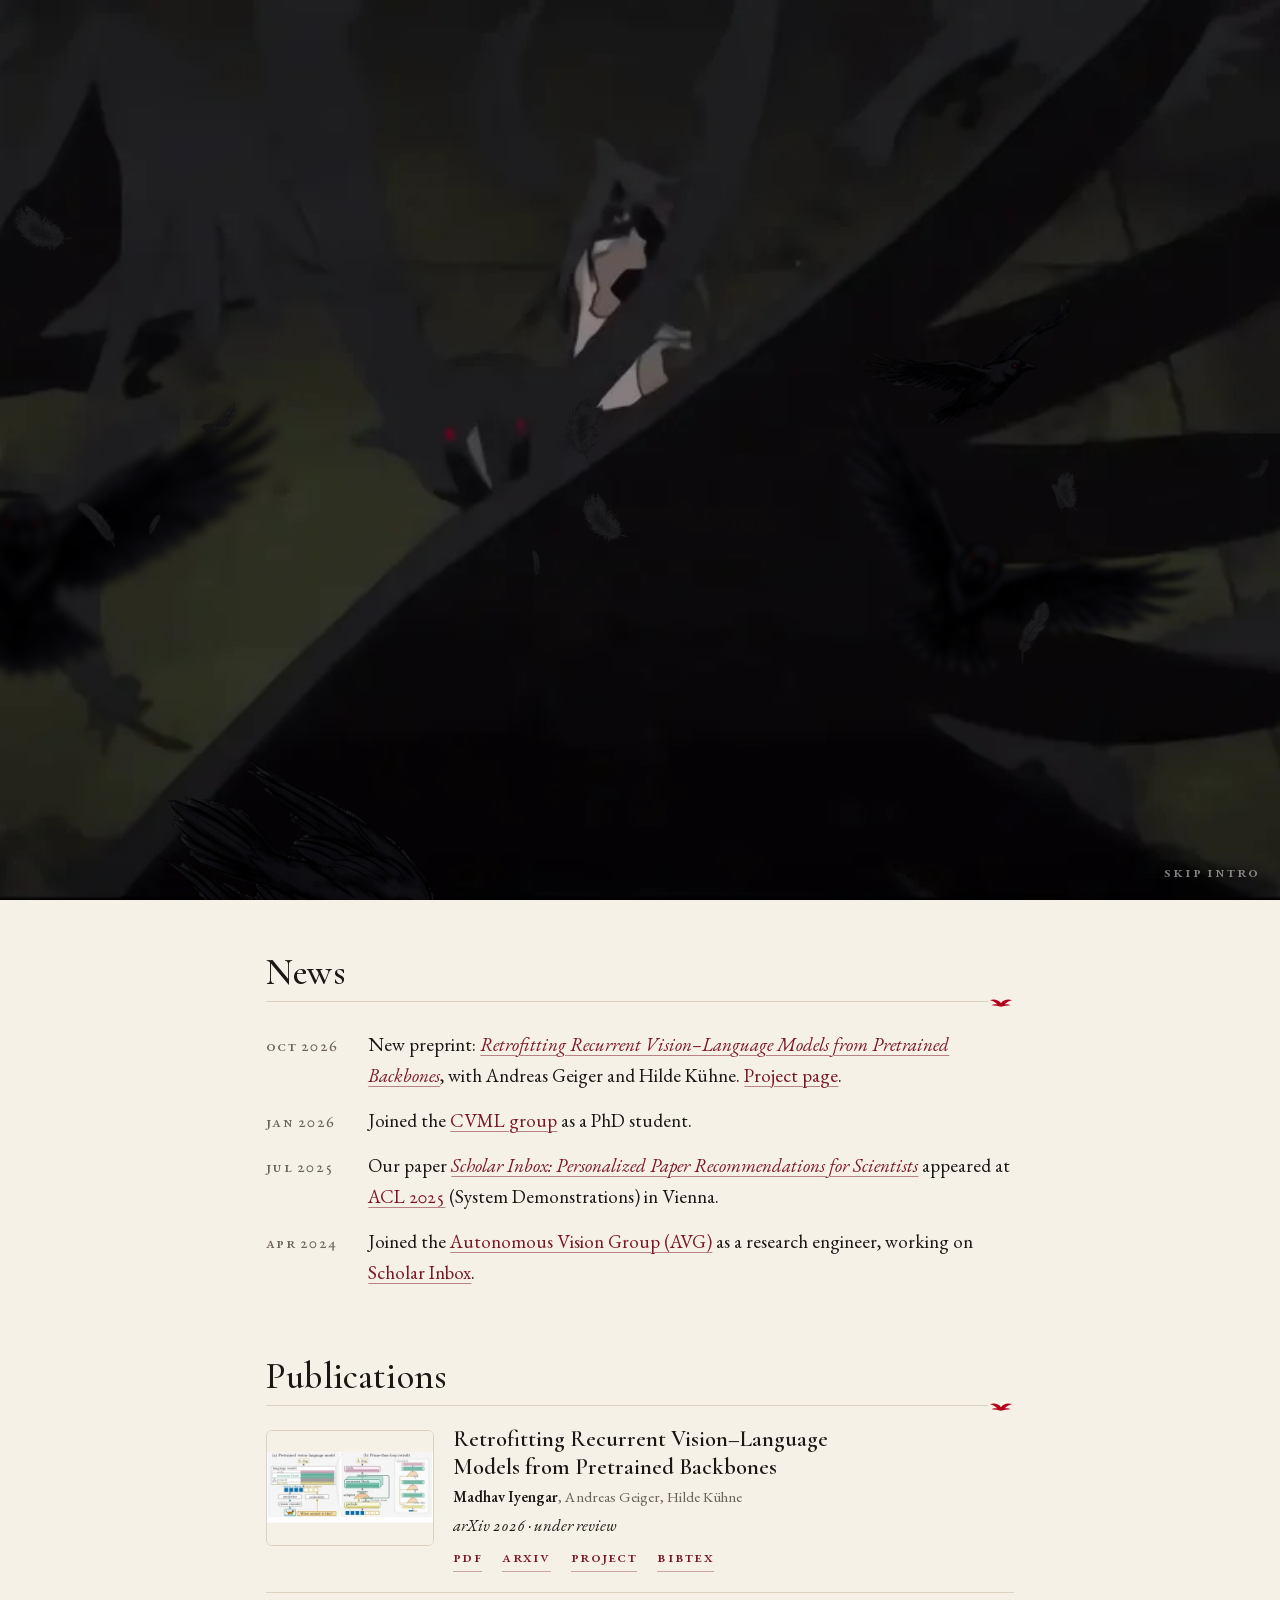
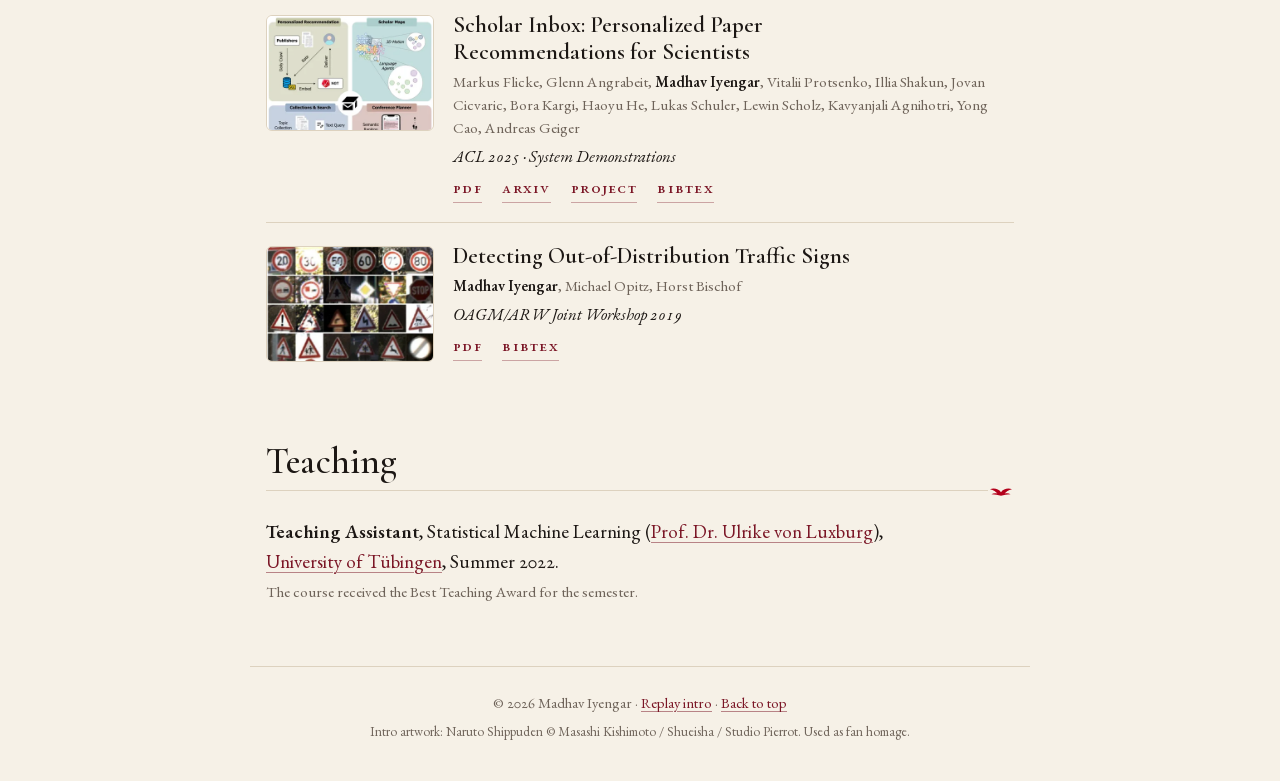
==== commit f3ee59bc: "Garamond typography with real small caps (self-hosted, no Google Fonts); banners colour-graded to th" ====
--- a/index.html
+++ b/index.html
@@ -64,11 +64,9 @@
     })();
   </script>
 
-  <link rel="preconnect" href="https://fonts.googleapis.com">
-  <link rel="preconnect" href="https://fonts.gstatic.com" crossorigin>
-  <link href="https://fonts.googleapis.com/css2?family=Shippori+Mincho:wght@700&text=%E5%B9%BB%E8%A1%93&display=swap" rel="stylesheet">
-  <link href="https://fonts.googleapis.com/css2?family=Cormorant+Garamond:ital,wght@0,500;0,600;0,700;1,500&family=Inter:wght@400;500;600&family=Source+Serif+4:ital,opsz,wght@0,8..60,400;0,8..60,600;1,8..60,400&display=swap" rel="stylesheet">
-  <link rel="stylesheet" href="css/style.css?v=2026-10-16c">
+  <link rel="preload" href="fonts/eb-garamond.woff2" as="font" type="font/woff2" crossorigin>
+  <link rel="preload" href="fonts/cormorant-garamond.woff2" as="font" type="font/woff2" crossorigin>
+  <link rel="stylesheet" href="css/style.css?v=2026-10-16d">
 
   <script type="application/ld+json">
 {
@@ -180,7 +178,7 @@
       var dark = document.documentElement.getAttribute('data-theme') === 'dark';
       var small = Math.max(innerWidth, innerHeight) * Math.min(window.devicePixelRatio || 1, 2) < 1500;
       var dir = small ? 'web-sm/' : 'web/';
-      var V = '?v=2026-10-09e'; // bump when banner images change, so browsers don't show cached old ones
+      var V = '?v=2026-10-16e'; // bump when banner images change, so browsers don't show cached old ones
       var list = b.getAttribute('data-sun-images').split(',');
       var suns = list.map(function (src, i) { // light-theme pictures; the first one is the main image
         var im = document.createElement('img');
--- a/css/style.css
+++ b/css/style.css
@@ -1,3 +1,9 @@
+/* ===== Fonts (self-hosted subsets; licences in fonts/OFL.txt) ===== */
+@font-face { font-family: "EB Garamond"; src: url("../fonts/eb-garamond.woff2") format("woff2"); font-weight: 400 600; font-style: normal; font-display: swap; }
+@font-face { font-family: "EB Garamond"; src: url("../fonts/eb-garamond-italic.woff2") format("woff2"); font-weight: 400 500; font-style: italic; font-display: swap; }
+@font-face { font-family: "Cormorant Garamond"; src: url("../fonts/cormorant-garamond.woff2") format("woff2"); font-weight: 500 700; font-style: normal; font-display: swap; }
+@font-face { font-family: "Cormorant Garamond"; src: url("../fonts/cormorant-garamond-italic.woff2") format("woff2"); font-weight: 500; font-style: italic; font-display: swap; }
+
 /* ===== Theme colours (edit here) ===== */
 :root, [data-theme="light"] {
   --bg: #f6f1e7;          /* warm ivory */
@@ -8,9 +14,10 @@
   --accent-ink: #7b1626;  /* accent as TEXT (links, labels, focus): equals --accent here; lifted in the dark theme to pass 4.5:1 */
   --border: #ddd2bf;
   --nav-bg: rgba(246, 241, 231, .9);
-  --font-display: "Cormorant Garamond", Georgia, "Times New Roman", serif;
-  --font-serif: "Source Serif 4", "Source Serif Pro", Georgia, "Times New Roman", serif;
-  --font-sans: "Inter", system-ui, -apple-system, "Segoe UI", sans-serif;
+  --font-display: "Cormorant Garamond", "EB Garamond", Georgia, serif;
+  --font-serif: "EB Garamond", Georgia, "Times New Roman", serif;
+  --label-track: .08em;   /* tracking of the small-caps labels (nav, dates, links) */
+  --label-weight: 460;     /* their weight; one step heavier in the dark theme */
   --maxw: 780px;
   --radius: 6px;          /* small controls, thumbnails, code blocks (the portrait keeps its own 14px) */
   color-scheme: light;    /* native scrollbars follow the theme */
@@ -22,6 +29,7 @@
   --text: #e6dfda;
   --muted: #9d938d;
   --accent: #cf3a4c;
+  --label-weight: 500;
   --accent-ink: #df4a5c;  /* same hue, a touch lighter: 4.1:1 -> 5.0:1 on the warm black, so links and small labels pass AA */
   --border: #2a2123;
   --nav-bg: rgba(13, 10, 11, .88);
@@ -37,23 +45,31 @@
 [data-theme="dark"] body::before { opacity: .03; mix-blend-mode: overlay; }
 body {
   margin: 0; background: var(--bg); color: var(--text);
-  font-family: var(--font-serif); font-size: 17px; line-height: 1.7; font-optical-sizing: auto; font-variant-numeric: oldstyle-nums; font-feature-settings: "kern", "liga", "onum";
+  font-family: var(--font-serif); font-size: 19px; line-height: 1.62; font-optical-sizing: auto; font-variant-numeric: oldstyle-nums; font-feature-settings: "kern", "liga", "onum";
   -webkit-font-smoothing: antialiased;
   transition: background .3s, color .3s; overflow-x: hidden;
 }
+[data-theme="dark"] body { font-weight: 440; letter-spacing: .005em; } /* light text on dark wants a touch more weight (variable font) */
+@media (max-width: 600px) { body { font-size: 18px; } }
 main, .nav-inner, .site-footer, #about { max-width: var(--maxw); margin: 0 auto; padding-left: 16px; padding-right: 16px; }
 h1, h2, h3 { font-family: var(--font-display); line-height: 1.2; margin: 0 0 .5rem; font-weight: 600; text-wrap: balance; }
 h1 { font-size: clamp(2.2rem, 7vw, 3.1rem); }
-h2 { font-size: 2.05rem; font-weight: 600; letter-spacing: .005em; padding-bottom: .35rem; border-bottom: 1px solid var(--border); margin-bottom: 1.3rem; position: relative; }
+h2 { font-size: 2.3rem; font-weight: 500; letter-spacing: .005em; padding-bottom: .35rem; border-bottom: 1px solid var(--border); margin-bottom: 1.3rem; position: relative; }
 /* tiny crow motif at the end of each section rule */
 /* tiny crow ornament at the end of each section rule (a real element, inserted by js/main.js; clickable easter egg) */
 .crow-orn { position: absolute; right: 0; bottom: -9px; width: 26px; height: 13px; background-color: var(--bg); cursor: inherit;
   background-image: url("data:image/svg+xml,%3Csvg xmlns='http://www.w3.org/2000/svg' viewBox='0 0 60 30'%3E%3Cpath fill='%23b3001b' d='M30 14C24 6 12 2 0 6c10 2 16 6 20 12-6-2-12-1-16 2 10 0 18 2 26 4 8-2 16-4 26-4-4-3-10-4-16-2 4-6 10-10 20-12C48 2 36 6 30 14z'/%3E%3C/svg%3E");
   background-size: 22px 11px; background-repeat: no-repeat; background-position: center; }
 h3 { font-size: 1.25rem; }
+@media (max-width: 600px) { h2 { font-size: 2rem; } }
 strong { font-weight: 600; }
 p { margin: 0 0 .8rem; }
 p, li { text-wrap: pretty; } /* no one-word last lines */
+/* The one label role: real small caps (smcp + c2sc, via font-variant-caps) in the text face, never uppercase-transformed.
+   Sizes, tracking and colours are set per element below. */
+.nav-links a, .hero-title p, .interests .label, .links, .news time, .pub-links, .intro-skip {
+  font-family: var(--font-serif); font-weight: var(--label-weight); font-variant-caps: all-small-caps; text-transform: none; letter-spacing: var(--label-track); font-feature-settings: "kern", "liga", "onum", "pnum";
+}
 section { padding: 3.2rem 0 .5rem; }
 a { color: var(--accent-ink); text-decoration: underline; text-decoration-thickness: 1px; text-decoration-color: color-mix(in srgb, var(--accent-ink) 50%, transparent); text-underline-offset: .22em; transition: text-decoration-color .2s, text-decoration-thickness .2s, color .2s; }
 a:hover { text-decoration-color: var(--accent-ink); text-decoration-thickness: 2px; color: color-mix(in srgb, var(--accent-ink) 80%, var(--text)); }
@@ -66,7 +82,7 @@
 .nav-inner { display: flex; align-items: center; gap: 1rem; min-height: 56px; position: relative; }
 .brand { font-family: var(--font-display); font-size: 1.4rem; font-weight: 700; color: var(--text); text-decoration: none; margin-right: auto; }
 .nav-links { display: flex; gap: .3rem; }
-.nav-links a { position: relative; display: block; padding: .35rem .6rem; color: var(--text); text-decoration: none; font-family: var(--font-sans); font-size: .8rem; font-weight: 500; letter-spacing: .06em; text-transform: uppercase; }
+.nav-links a { position: relative; display: block; padding: .35rem .6rem; color: var(--text); text-decoration: none; font-size: 1.06rem; }
 .nav-links a:hover, .nav-links a.active { color: var(--accent-ink); }
 .nav-links a.active { box-shadow: inset 0 -2px 0 var(--accent); }
 /* crow flourish: a tiny crow lifts off on hover */
@@ -109,6 +125,7 @@
   .nav-toggle span { width: 18px; height: 1.5px; border-radius: 1px; }
 }
 @media (max-width: 340px) { .theme-toggle, .nav-toggle, .replay-btn { width: 34px; } .js .nav-inner { gap: 0; } } /* very narrow phones: more room for the name */
+@media (min-width: 681px) and (max-width: 720px) { .nav-links a { padding-left: .5rem; padding-right: .5rem; } } /* the small-caps links are a touch wider: keep one row just above the menu breakpoint */
 
 /* ===== Hero banner (full-bleed picture with the name over its lower part; one layout for both themes, only colours differ) ===== */
 .hero-banner { position: relative; height: clamp(300px, 58vh, 620px); overflow: hidden; background: #0a0506; }
@@ -134,7 +151,7 @@
 .hero-title { position: absolute; left: 0; right: 0; bottom: clamp(1rem, 3vh, 1.8rem); text-align: center; color: #1c1714; padding: 0 16px; isolation: isolate; --scrim: rgba(246, 241, 231, .8); }
 .hero-title::before { content: ""; position: absolute; z-index: -1; left: 0; right: 0; bottom: -2rem; height: calc(100% + 2.6rem); width: min(100%, 54rem); margin: 0 auto; pointer-events: none; background: radial-gradient(ellipse at 50% 62%, var(--scrim) 0%, transparent 70%); }
 .hero-title h1 { font-family: var(--font-display); font-size: clamp(2.6rem, 7.4vw, 4.4rem); font-weight: 600; letter-spacing: .01em; margin: 0 0 .4rem; color: #1c1714; text-shadow: 0 0 18px rgba(246,241,231,.9), 0 0 4px rgba(246,241,231,.9), 0 0 44px rgba(246,241,231,.75); }
-.hero-title p { margin: 0; font-family: var(--font-sans); font-size: .74rem; font-weight: 500; letter-spacing: .32em; text-transform: uppercase; color: #5a4f46; text-shadow: 0 0 18px rgba(246,241,231,.9), 0 0 4px rgba(246,241,231,.9); }
+.hero-title p { margin: 0; font-size: 1.12rem; letter-spacing: .2em; color: #5a4f46; text-shadow: 0 0 18px rgba(246,241,231,.9), 0 0 4px rgba(246,241,231,.9); }
 [data-theme="dark"] .hero-title { color: #fff; --scrim: rgba(6, 4, 5, .62); }
 [data-theme="dark"] .hero-title h1 { color: #fff; text-shadow: 0 2px 16px rgba(0,0,0,.7), 0 0 40px rgba(0,0,0,.6); }
 [data-theme="dark"] .hero-title p { color: rgba(255,255,255,.9); text-shadow: 0 1px 12px rgba(0,0,0,.8); }
@@ -145,9 +162,15 @@
   .hero-banner { flex: 1 1 auto; height: auto; min-height: 300px; max-height: 760px; }
   .hero-media, .hero-imgs { transform-origin: 50% 35%; } /* the drift grows the picture from about the figure's head, so the head stays clear of the name */
   .hero-title h1 { font-size: clamp(3.8rem, 6.4vw, 5.8rem); line-height: 1.1; letter-spacing: .015em; }
-  .hero-title p { font-size: .84rem; letter-spacing: .3em; }
+  .hero-title p { font-size: 1.2rem; letter-spacing: .2em; }
   #about { flex: none; width: 100%; padding-top: 20px; padding-bottom: 1.1rem; }
   :root { --photo-h: clamp(232px, 31svh, 266px); }
+}
+/* short desktop windows (1280x720, 1366x768): a slightly tighter About block keeps the links above the fold at the 19px body size */
+@media (min-width: 900px) and (max-height: 800px) {
+  #about { padding-top: 16px; padding-bottom: .9rem; }
+  .hero-text p { line-height: 1.5; margin-bottom: .7rem; }
+  .hero-foot { margin-top: .8rem; padding-top: .6rem; }
 }
 @media (prefers-reduced-motion: reduce) { .hero-media, .hero-glow { animation: none; } }
 
@@ -164,17 +187,16 @@
 .hero-text p:last-child { margin-bottom: 0; }
 /* under the photo + bio, across the full width: research interests, then the links */
 .hero-foot { margin-top: 1.1rem; padding-top: .8rem; border-top: 1px solid var(--border); }
-.interests { margin: 0; font-size: .98rem; color: var(--muted); }
-.interests .label, .note { font-family: var(--font-sans); }
-.interests .label { display: inline-block; margin-right: .9rem; font-size: .75rem; font-weight: 500; letter-spacing: .14em; text-transform: uppercase; color: var(--accent-ink); font-variant-caps: normal; }
-.links { display: flex; flex-wrap: wrap; gap: .3rem 1.4rem; margin-top: .5rem; font-family: var(--font-sans); font-size: .8rem; font-weight: 500; letter-spacing: .1em; text-transform: uppercase; }
+.interests { margin: 0; font-size: 1.1rem; color: var(--muted); }
+.interests .label { display: inline-block; margin-right: .9rem; font-size: 1.02rem; color: var(--accent-ink); }
+.links { display: flex; flex-wrap: wrap; gap: .3rem 1.4rem; margin-top: .5rem; font-size: 1.06rem; }
 .links a { text-decoration: none; padding-bottom: 2px; border-bottom: 1px solid color-mix(in srgb, var(--accent) 35%, transparent); transition: border-bottom-color .2s, color .2s; }
 .links a:hover { border-bottom-color: var(--accent); }
 @media (max-width: 600px) { .hero-row { flex-direction: column; align-items: center; text-align: center; } .hero-foot { text-align: center; } .interests .label { display: block; margin: 0 0 .15rem; } .links { justify-content: center; margin-top: 1.1rem; } .photo { width: 150px; height: 200px; } .hero-text p:first-child { margin-top: 0; } }
 
 /* ===== News ===== */
 .news li { display: flex; align-items: baseline; gap: 1.2rem; padding: .45rem 0; }
-.news time { flex: none; width: 5.2rem; color: var(--muted); font-family: var(--font-sans); font-size: .75rem; font-weight: 500; letter-spacing: .1em; text-transform: uppercase; font-variant-numeric: tabular-nums lining-nums; font-feature-settings: "tnum", "lnum"; }
+.news time { flex: none; width: 5.2rem; color: var(--muted); font-size: 1rem; font-variant-numeric: tabular-nums oldstyle-nums; font-feature-settings: "kern", "onum", "tnum"; }
 @media (max-width: 480px) { .news li { flex-direction: column; gap: 0; } .news time { padding-top: 0; } }
 
 /* ===== Publications ===== */
@@ -183,12 +205,12 @@
 .pub:last-child { border-bottom: 0; }
 .thumb { flex: none; width: 168px; height: 116px; border-radius: var(--radius); object-fit: cover; border: 1px solid var(--border); background: var(--bg-alt); margin-top: .2rem; }
 .pub-body { min-width: 0; }
-.pub h3 { font-family: var(--font-serif); font-size: 1.2rem; font-weight: 600; line-height: 1.35; margin-bottom: .3rem; font-feature-settings: "kern", "liga"; }
-.authors { margin: 0 0 .2rem; font-family: var(--font-sans); font-size: .8rem; line-height: 1.55; letter-spacing: .01em; color: var(--muted); }
+.pub h3 { font-family: var(--font-display); font-size: 1.42rem; font-weight: 600; line-height: 1.2; margin-bottom: .3rem; font-feature-settings: "kern", "liga"; }
+.authors { margin: 0 0 .2rem; font-size: .95rem; line-height: 1.5; letter-spacing: 0; color: var(--muted); }
 .authors strong { color: var(--text); font-weight: 600; }
-.venue { margin: 0 0 .35rem; font-size: .98rem; font-style: italic; color: var(--text); }
+.venue { margin: 0 0 .35rem; font-size: 1.05rem; font-style: italic; color: var(--text); }
 .venue em { font-style: italic; }
-.pub-links { margin: 0; font-family: var(--font-sans); font-size: .75rem; font-weight: 500; letter-spacing: .1em; text-transform: uppercase; }
+.pub-links { margin: 0; font-size: 1rem; }
 .pub-links > a, .bibtex summary { display: inline-block; text-decoration: none; margin-right: 1rem; padding-bottom: 1px; border-bottom: 1px solid color-mix(in srgb, var(--accent) 35%, transparent); transition: border-bottom-color .2s, color .2s; }
 .pub-links > a:hover, .bibtex summary:hover { border-bottom-color: var(--accent); }
 .bibtex { display: inline-block; margin: 0; }
@@ -201,13 +223,13 @@
 
 /* ===== Teaching ===== */
 .plain li { padding: .3rem 0; max-width: 70ch; } /* same measure as the news lines */
-.note { display: block; margin-top: .15rem; font-size: .8rem; letter-spacing: .01em; color: var(--muted); }
+.note { display: block; margin-top: .15rem; font-size: .95rem; letter-spacing: 0; color: var(--muted); }
 
 /* ===== Footer ===== */
-.site-footer { margin-top: 3rem; padding-top: 1.5rem; padding-bottom: 2rem; border-top: 1px solid var(--border); text-align: center; color: var(--muted); font-family: var(--font-sans); font-size: .8rem; letter-spacing: .03em; }
+.site-footer { margin-top: 3rem; padding-top: 1.5rem; padding-bottom: 2rem; border-top: 1px solid var(--border); text-align: center; color: var(--muted); font-size: .92rem; letter-spacing: 0; }
 .site-footer p { margin: 0 0 .4rem; }
 .site-footer a { white-space: nowrap; }
-.credit { font-size: .72rem; } /* quieter by size, not by opacity (opacity .7 dropped it to 2.9:1) */
+.credit { font-size: .82rem; } /* quieter by size, not by opacity (opacity .7 dropped it to 2.9:1) */
 
 /* ===== Intro overlay (content built by js/intro.js) ===== */
 .intro-overlay { display: none; position: fixed; inset: 0; z-index: 9999; background: #000; overflow: hidden; }
@@ -269,7 +291,7 @@
    Opacity comes from a one-shot keyframe + the class, not a transition, so the timeline's inline opacity fade at the shatter is not fought. */
 .intro-skip { position: absolute; z-index: 10; right: max(2px, calc(env(safe-area-inset-right) - 18px)); bottom: max(4px, calc(env(safe-area-inset-bottom) - 16px));
   min-width: 44px; min-height: 44px; padding: 16px 18px; border: 0; background: none; cursor: pointer; opacity: 0; -webkit-tap-highlight-color: transparent;
-  font-family: var(--font-sans); font-size: .72rem; font-weight: 500; line-height: 1; letter-spacing: .16em; text-transform: uppercase; white-space: nowrap;
+  font-size: 1rem; line-height: 1; letter-spacing: .12em; white-space: nowrap;
   color: rgba(255, 255, 255, .5); text-shadow: 0 0 8px rgba(0, 0, 0, .6); text-decoration: underline transparent 1px; text-underline-offset: 6px;
   transition: color .2s, text-decoration-color .2s; }
 .intro-overlay.show-skip .intro-skip { opacity: 1; animation: intro-skip-in .6s ease; }
@@ -309,7 +331,7 @@
 .nf-body { position: relative; }
 .nf-code { font-size: clamp(6rem, 26vw, 11.5rem); font-weight: 500; line-height: .95; letter-spacing: .02em; color: var(--accent); margin: 0 0 .5rem; font-feature-settings: "kern", "liga", "lnum"; font-variant-numeric: lining-nums; } /* lining figures: oldstyle made it read "4o4" */
 .nf-line { font-family: var(--font-display); font-style: italic; font-weight: 500; font-size: clamp(1.45rem, 4.4vw, 2rem); line-height: 1.3; margin: 0 0 .5rem; }
-.nf-sub { margin: 0; color: var(--muted); font-size: .98rem; text-wrap: balance; }
+.nf-sub { margin: 0; color: var(--muted); font-size: 1.05rem; text-wrap: balance; }
 .nf-links { justify-content: center; margin-top: 1.6rem; }
 @media (prefers-reduced-motion: reduce) { .nf-eye svg { animation: none; } }
 
@@ -338,7 +360,7 @@
   .site-footer { border: 0; }
 }
 
-/* touch screens: the small uppercase links get a 44px-high hit area without changing how they look */
+/* touch screens: the small small-caps links get a 44px-high hit area without changing how they look */
 @media screen and (pointer: coarse) {
   .links { row-gap: .7rem; }
   .links a, .pub-links > a, .bibtex summary { position: relative; }
@@ -347,8 +369,8 @@
 @media screen and (pointer: coarse) and (min-width: 681px) { .nav-links a::after { content: ""; position: absolute; inset: -6px 0; } }
 
 /* narrow phones: keep the banner subtitle on one line */
-@media (max-width: 600px) { .hero-title p { font-size: .6875rem; letter-spacing: .16em; } } /* 11px floor */
-@media (max-width: 380px) { .hero-title p { letter-spacing: .1em; } }
-@media (max-width: 340px) { .hero-title p { letter-spacing: .03em; } }
+@media (max-width: 600px) { .hero-title p { font-size: .95rem; letter-spacing: .1em; } }
+@media (max-width: 380px) { .hero-title p { font-size: .9rem; letter-spacing: .06em; } }
+@media (max-width: 340px) { .hero-title p { letter-spacing: .02em; } }
 /* phones: long bio paragraphs read better left-aligned (photo, interests and links stay centred) */
 @media (max-width: 600px) { .hero-text p { text-align: left; } }
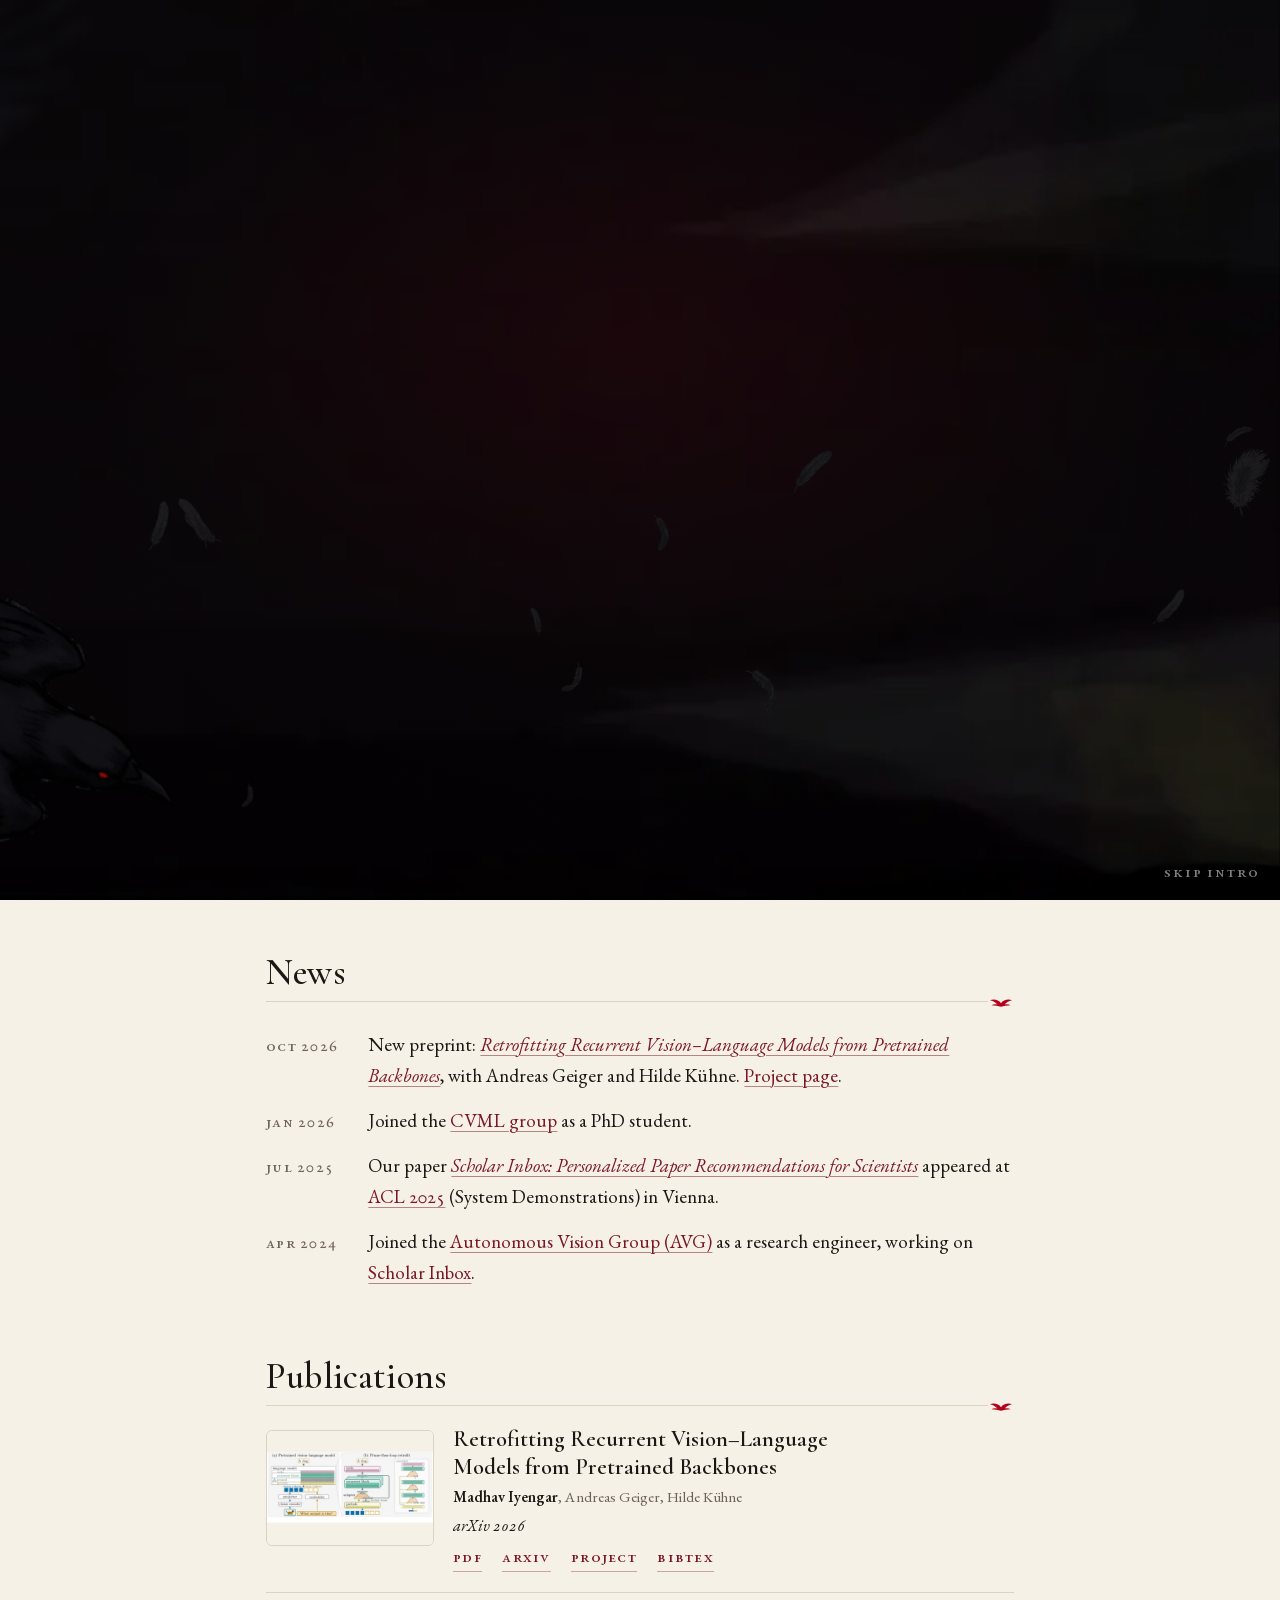
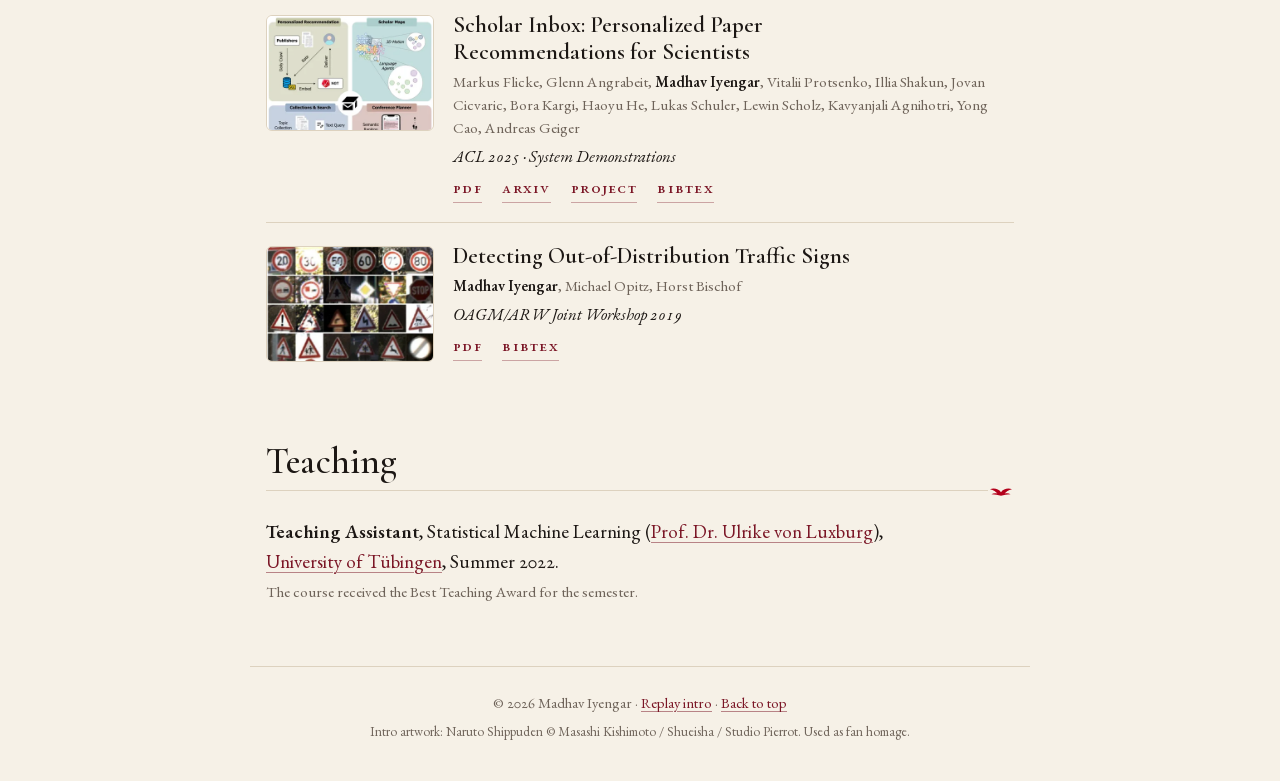
==== commit d00e5e8e: "Drop 'under review' from the recurrent-VLMs publication entry Co-Authored-By: Claude Opus 5.5 <norep" ====
--- a/index.html
+++ b/index.html
@@ -266,7 +266,7 @@
           <div class="pub-body">
             <h3>Retrofitting Recurrent Vision–Language Models from Pretrained Backbones</h3>
             <p class="authors"><strong>Madhav Iyengar</strong>, Andreas Geiger, Hilde Kühne</p>
-            <p class="venue"><em>arXiv 2026 · under review</em></p>
+            <p class="venue"><em>arXiv 2026</em></p>
             <div class="pub-links">
               <a href="recurrent-vlms/iyengar2026retrofitting.pdf">PDF</a> <a href="https://arxiv.org/abs/2610.22075">arXiv</a> <a href="recurrent-vlms/">Project</a>
               <details class="bibtex"><summary>BibTeX</summary>
